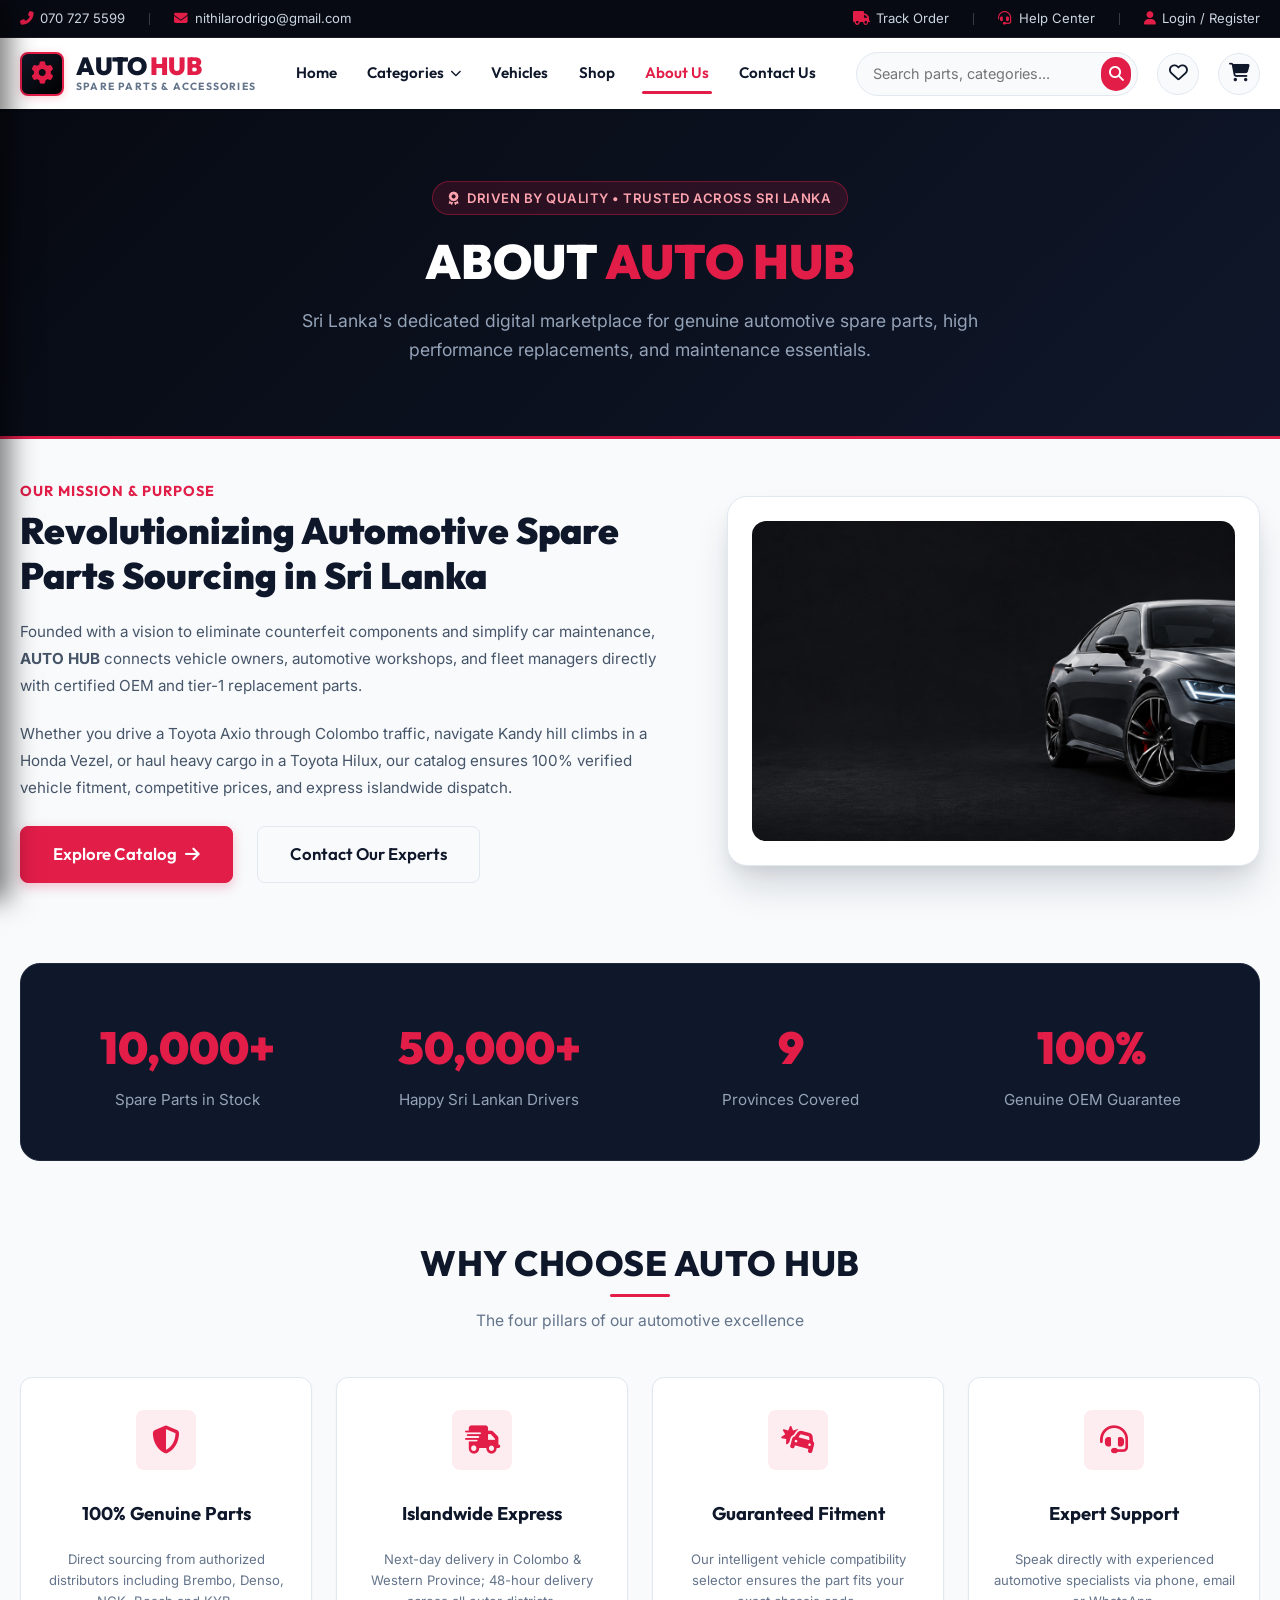
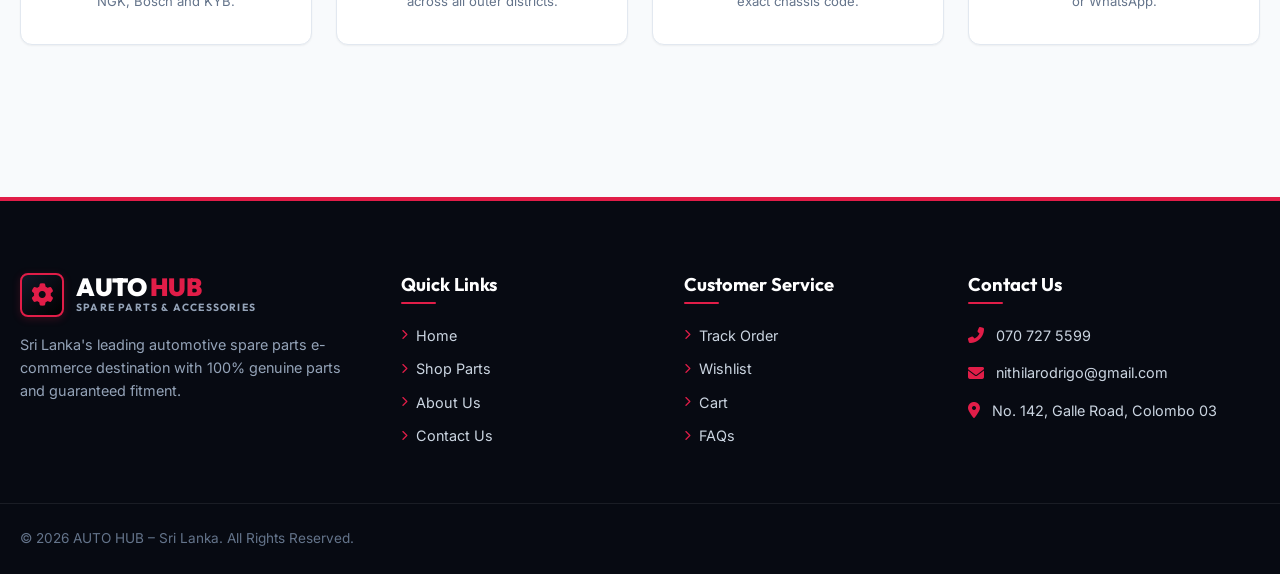
==== about.html @ f433ce72 "About" ====
<!DOCTYPE html>
<html lang="en">
<head>
  <meta charset="UTF-8">
  <meta name="viewport" content="width=device-width, initial-scale=1.0">
  <title>About Us | AUTO HUB – Sri Lanka's Leading Auto Spare Parts Store</title>
  <meta name="description" content="Learn about AUTO HUB – Sri Lanka's premier automotive spare parts supplier. Genuine OEM components, islandwide delivery, warranty-backed parts for Japanese, European and Korean vehicles.">

  <!-- Favicon -->
  <link rel="icon" type="image/x-icon" href="images/logo/logo.png">

  <!-- Google Fonts -->
  <link rel="preconnect" href="https://fonts.googleapis.com">
  <link rel="preconnect" href="https://fonts.gstatic.com" crossorigin>
  <link href="https://fonts.googleapis.com/css2?family=Inter:wght@300;400;500;600;700&family=Outfit:wght@400;500;600;700;800;900&display=swap" rel="stylesheet">

  <!-- Font Awesome Icons -->
  <link rel="stylesheet" href="https://cdnjs.cloudflare.com/ajax/libs/font-awesome/6.5.1/css/all.min.css">

  <!-- Custom Stylesheets -->
  <link rel="stylesheet" href="css/style.css">
  <link rel="stylesheet" href="css/responsive.css">
</head>
<body>

  <!-- Top Header -->
  <header class="top-header">
    <div class="container">
      <div class="top-header-left">
        <a href="tel:0707275599"><i class="fas fa-phone-alt"></i> 070 727 5599</a>
        <span class="top-header-divider"></span>
        <a href="mailto:nithilarodrigo@gmail.com"><i class="fas fa-envelope"></i> nithilarodrigo@gmail.com</a>
      </div>
      <div class="top-header-right">
        <a href="track-order.html"><i class="fas fa-truck"></i> Track Order</a>
        <span class="top-header-divider"></span>
        <a href="contact.html"><i class="fas fa-headset"></i> Help Center</a>
        <span class="top-header-divider"></span>
        <a href="login.html"><i class="fas fa-user"></i> Login / Register</a>
      </div>
    </div>
  </header>

  <!-- Main Navbar -->
  <nav class="main-navbar">
    <div class="container">
      <div class="navbar-inner">
        <button class="mobile-menu-btn" aria-label="Toggle navigation menu">
          <i class="fas fa-bars"></i>
        </button>

        <a href="index.html" class="brand-logo">
          <div class="brand-icon"><i class="fas fa-cog"></i></div>
          <div class="brand-text">
            <span class="brand-title">AUTO <span>HUB</span></span>
            <span class="brand-subtitle">SPARE PARTS &amp; ACCESSORIES</span>
          </div>
        </a>

        <ul class="nav-menu">
          <li class="nav-item"><a href="index.html" class="nav-link">Home</a></li>
          <li class="nav-item">
            <a href="shop.html" class="nav-link">Categories <i class="fas fa-chevron-down"></i></a>
            <div class="dropdown-menu">
              <a href="category.html?id=body-parts" class="dropdown-item"><i class="fas fa-car-side"></i> Body Parts</a>
              <a href="category.html?id=brake-system" class="dropdown-item"><i class="fas fa-compact-disc"></i> Brake System</a>
              <a href="category.html?id=cooling-system" class="dropdown-item"><i class="fas fa-fan"></i> Cooling System</a>
              <a href="category.html?id=electrical" class="dropdown-item"><i class="fas fa-bolt"></i> Electrical</a>
              <a href="category.html?id=engine-parts" class="dropdown-item"><i class="fas fa-cogs"></i> Engine Parts</a>
              <a href="category.html?id=filters" class="dropdown-item"><i class="fas fa-filter"></i> Filters</a>
            </div>
          </li>
          <li class="nav-item"><a href="shop.html" class="nav-link">Vehicles</a></li>
          <li class="nav-item"><a href="shop.html" class="nav-link">Shop</a></li>
          <li class="nav-item"><a href="about.html" class="nav-link active">About Us</a></li>
          <li class="nav-item"><a href="contact.html" class="nav-link">Contact Us</a></li>
        </ul>

        <div class="navbar-actions">
          <div class="search-wrapper">
            <form class="search-form">
              <input type="text" class="search-input" placeholder="Search parts, categories..." autocomplete="off">
              <button type="submit" class="search-btn"><i class="fas fa-search"></i></button>
            </form>
          </div>

          <a href="wishlist.html" class="nav-icon-link" title="My Wishlist">
            <i class="far fa-heart"></i>
            <span class="badge-count wishlist-badge-count" style="display: none;">0</span>
          </a>

          <a href="cart.html" class="nav-icon-link" title="Shopping Cart">
            <i class="fas fa-shopping-cart"></i>
            <span class="badge-count cart-badge-count" style="display: none;">0</span>
          </a>
        </div>
      </div>
    </div>
  </nav>

  <!-- About Banner -->
  <section style="background: linear-gradient(135deg, #070a12 0%, #0f172a 100%); color: white; padding: 4.5rem 0; border-bottom: 3px solid var(--primary-red); text-align: center;">
    <div class="container">
      <div class="hero-badge-pill" style="margin: 0 auto 1rem;">
        <i class="fas fa-award"></i> Driven by Quality &bull; Trusted Across Sri Lanka
      </div>
      <h1 style="font-size: 3rem; font-weight: 900; color: white; margin-bottom: 1rem;">
        ABOUT <span class="text-red">AUTO HUB</span>
      </h1>
      <p style="font-size: 1.1rem; color: #94a3b8; max-width: 680px; margin: 0 auto; line-height: 1.6;">
        Sri Lanka's dedicated digital marketplace for genuine automotive spare parts, high performance replacements, and maintenance essentials.
      </p>
    </div>
  </section>

  <!-- Company Overview & Story -->
  <main class="shop-page-wrap">
    <div class="container">
      
      <div style="display: grid; grid-template-columns: 1.1fr 0.9fr; gap: 3.5rem; align-items: center; margin-bottom: 5rem;">
        <div>
          <span style="font-family: var(--font-heading); color: var(--primary-red); font-weight: 700; font-size: 0.9rem; text-transform: uppercase; letter-spacing: 1px;">Our Mission &amp; Purpose</span>
          <h2 style="font-size: 2.3rem; font-weight: 900; color: var(--text-main); line-height: 1.2; margin-top: 0.4rem; margin-bottom: 1.25rem;">
            Revolutionizing Automotive Spare Parts Sourcing in Sri Lanka
          </h2>
          <p style="line-height: 1.8; color: #475569; margin-bottom: 1.25rem;">
            Founded with a vision to eliminate counterfeit components and simplify car maintenance, <strong>AUTO HUB</strong> connects vehicle owners, automotive workshops, and fleet managers directly with certified OEM and tier-1 replacement parts.
          </p>
          <p style="line-height: 1.8; color: #475569; margin-bottom: 1.5rem;">
            Whether you drive a Toyota Axio through Colombo traffic, navigate Kandy hill climbs in a Honda Vezel, or haul heavy cargo in a Toyota Hilux, our catalog ensures 100% verified vehicle fitment, competitive prices, and express islandwide dispatch.
          </p>
          <div style="display: flex; gap: 1.5rem;">
            <a href="shop.html" class="btn btn-primary btn-lg">Explore Catalog <i class="fas fa-arrow-right"></i></a>
            <a href="contact.html" class="btn btn-outline-dark btn-lg">Contact Our Experts</a>
          </div>
        </div>

        <div style="background: white; border: 1px solid var(--border-color); border-radius: 20px; padding: 1.5rem; box-shadow: var(--shadow-xl);">
          <img src="images/hero/hero.jpg" alt="AUTO HUB Warehouse" style="border-radius: 14px; width: 100%; height: 320px; object-fit: cover;">
        </div>
      </div>

      <!-- Key Statistics Strip -->
      <div style="background: var(--dark-surface); border-radius: 20px; padding: 3rem 2rem; color: white; margin-bottom: 5rem; border: 1px solid #1e293b;">
        <div style="display: grid; grid-template-columns: repeat(4, 1fr); gap: 2rem; text-align: center;">
          <div>
            <div style="font-family: var(--font-heading); font-size: 2.8rem; font-weight: 900; color: var(--primary-red);">10,000+</div>
            <div style="color: #94a3b8; font-size: 0.95rem; margin-top: 0.25rem;">Spare Parts in Stock</div>
          </div>
          <div>
            <div style="font-family: var(--font-heading); font-size: 2.8rem; font-weight: 900; color: var(--primary-red);">50,000+</div>
            <div style="color: #94a3b8; font-size: 0.95rem; margin-top: 0.25rem;">Happy Sri Lankan Drivers</div>
          </div>
          <div>
            <div style="font-family: var(--font-heading); font-size: 2.8rem; font-weight: 900; color: var(--primary-red);">9</div>
            <div style="color: #94a3b8; font-size: 0.95rem; margin-top: 0.25rem;">Provinces Covered</div>
          </div>
          <div>
            <div style="font-family: var(--font-heading); font-size: 2.8rem; font-weight: 900; color: var(--primary-red);">100%</div>
            <div style="color: #94a3b8; font-size: 0.95rem; margin-top: 0.25rem;">Genuine OEM Guarantee</div>
          </div>
        </div>
      </div>

      <!-- Why Choose Us Pillars -->
      <div class="section-title-wrap">
        <h2 class="section-title">WHY CHOOSE AUTO HUB</h2>
        <p class="section-subtitle">The four pillars of our automotive excellence</p>
      </div>

      <div style="display: grid; grid-template-columns: repeat(4, 1fr); gap: 1.5rem; margin-bottom: 5rem;">
        <div class="feature-box" style="flex-direction: column; text-align: center; padding: 2rem 1.5rem;">
          <div class="feature-icon" style="margin: 0 auto 1rem; width: 60px; height: 60px; font-size: 1.75rem;">
            <i class="fas fa-shield-alt"></i>
          </div>
          <h3 class="feature-title" style="font-size: 1.15rem; margin-bottom: 0.5rem;">100% Genuine Parts</h3>
          <p class="feature-desc">Direct sourcing from authorized distributors including Brembo, Denso, NGK, Bosch and KYB.</p>
        </div>

        <div class="feature-box" style="flex-direction: column; text-align: center; padding: 2rem 1.5rem;">
          <div class="feature-icon" style="margin: 0 auto 1rem; width: 60px; height: 60px; font-size: 1.75rem;">
            <i class="fas fa-shipping-fast"></i>
          </div>
          <h3 class="feature-title" style="font-size: 1.15rem; margin-bottom: 0.5rem;">Islandwide Express</h3>
          <p class="feature-desc">Next-day delivery in Colombo &amp; Western Province; 48-hour delivery across all outer districts.</p>
        </div>

        <div class="feature-box" style="flex-direction: column; text-align: center; padding: 2rem 1.5rem;">
          <div class="feature-icon" style="margin: 0 auto 1rem; width: 60px; height: 60px; font-size: 1.75rem;">
            <i class="fas fa-car-crash"></i>
          </div>
          <h3 class="feature-title" style="font-size: 1.15rem; margin-bottom: 0.5rem;">Guaranteed Fitment</h3>
          <p class="feature-desc">Our intelligent vehicle compatibility selector ensures the part fits your exact chassis code.</p>
        </div>

        <div class="feature-box" style="flex-direction: column; text-align: center; padding: 2rem 1.5rem;">
          <div class="feature-icon" style="margin: 0 auto 1rem; width: 60px; height: 60px; font-size: 1.75rem;">
            <i class="fas fa-headset"></i>
          </div>
          <h3 class="feature-title" style="font-size: 1.15rem; margin-bottom: 0.5rem;">Expert Support</h3>
          <p class="feature-desc">Speak directly with experienced automotive specialists via phone, email or WhatsApp.</p>
        </div>
      </div>

    </div>
  </main>

  <!-- Footer -->
  <footer class="footer">
    <div class="container">
      <div class="footer-grid">
        <div class="footer-col">
          <a href="index.html" class="brand-logo" style="margin-bottom: 1rem;">
            <div class="brand-icon"><i class="fas fa-cog"></i></div>
            <div class="brand-text">
              <span class="brand-title" style="color: white;">AUTO <span>HUB</span></span>
              <span class="brand-subtitle" style="color: #94a3b8;">SPARE PARTS &amp; ACCESSORIES</span>
            </div>
          </a>
          <p class="footer-about-text">
            Sri Lanka's leading automotive spare parts e-commerce destination with 100% genuine parts and guaranteed fitment.
          </p>
        </div>
        <div class="footer-col">
          <h3>Quick Links</h3>
          <div class="footer-links">
            <a href="index.html"><i class="fas fa-chevron-right"></i> Home</a>
            <a href="shop.html"><i class="fas fa-chevron-right"></i> Shop Parts</a>
            <a href="about.html"><i class="fas fa-chevron-right"></i> About Us</a>
            <a href="contact.html"><i class="fas fa-chevron-right"></i> Contact Us</a>
          </div>
        </div>
        <div class="footer-col">
          <h3>Customer Service</h3>
          <div class="footer-links">
            <a href="track-order.html"><i class="fas fa-chevron-right"></i> Track Order</a>
            <a href="wishlist.html"><i class="fas fa-chevron-right"></i> Wishlist</a>
            <a href="cart.html"><i class="fas fa-chevron-right"></i> Cart</a>
            <a href="contact.html#faq"><i class="fas fa-chevron-right"></i> FAQs</a>
          </div>
        </div>
        <div class="footer-col">
          <h3>Contact Us</h3>
          <div class="footer-contact-list">
            <div class="footer-contact-item"><i class="fas fa-phone-alt"></i> <a href="tel:0707275599" style="color: inherit;">070 727 5599</a></div>
            <div class="footer-contact-item"><i class="fas fa-envelope"></i> <a href="mailto:nithilarodrigo@gmail.com" style="color: inherit;">nithilarodrigo@gmail.com</a></div>
            <div class="footer-contact-item"><i class="fas fa-map-marker-alt"></i> No. 142, Galle Road, Colombo 03</div>
          </div>
        </div>
      </div>
    </div>
    <div class="footer-bottom">
      <div class="container">
        <div>&copy; 2026 AUTO HUB – Sri Lanka. All Rights Reserved.</div>
      </div>
    </div>
  </footer>

  <!-- Mobile Drawer -->
  <div class="mobile-nav-overlay" id="mobile-nav-overlay"></div>
  <div class="mobile-nav-drawer" id="mobile-nav-drawer">
    <div class="drawer-header">
      <a href="index.html" class="brand-logo">
        <div class="brand-icon" style="width: 36px; height: 36px;"><i class="fas fa-cog"></i></div>
        <div class="brand-text"><span class="brand-title" style="color: white; font-size: 1.25rem;">AUTO <span>HUB</span></span></div>
      </a>
      <button class="drawer-close-btn" id="drawer-close-btn">&times;</button>
    </div>
    <div class="drawer-body">
      <div class="drawer-links">
        <a href="index.html" class="drawer-link">Home <i class="fas fa-chevron-right"></i></a>
        <a href="shop.html" class="drawer-link">Shop All Parts <i class="fas fa-chevron-right"></i></a>
        <a href="wishlist.html" class="drawer-link">Wishlist <span class="badge badge-discount wishlist-badge-count" style="display:none;">0</span></a>
        <a href="cart.html" class="drawer-link">Cart <span class="badge badge-discount cart-badge-count" style="display:none;">0</span></a>
        <a href="track-order.html" class="drawer-link">Track Order <i class="fas fa-chevron-right"></i></a>
        <a href="about.html" class="drawer-link active">About Us <i class="fas fa-chevron-right"></i></a>
        <a href="contact.html" class="drawer-link">Contact Us <i class="fas fa-chevron-right"></i></a>
      </div>
    </div>
  </div>

  <button class="back-to-top" id="back-to-top" aria-label="Back to top"><i class="fas fa-arrow-up"></i></button>

  <!-- Scripts -->
  <script src="js/data.js"></script>
  <script src="js/store.js"></script>
  <script src="js/script.js"></script>
</body>
</html>
---- css/style.css ----
/* ==========================================================================
   AUTO HUB – Spare Parts & Accessories
   Master Design System & Stylesheet
   ========================================================================== */

@import url('https://fonts.googleapis.com/css2?family=Inter:wght@300;400;500;600;700&family=Outfit:wght@400;500;600;700;800;900&display=swap');

:root {
  /* Brand Palette */
  --primary-red: #e11d48;
  --primary-red-hover: #be123c;
  --primary-red-dark: #9f1239;
  --primary-red-light: rgba(225, 29, 72, 0.08);
  --primary-red-glow: rgba(225, 29, 72, 0.35);

  /* Dark Automotive Tones */
  --dark-bg: #070a12;
  --dark-surface: #0f172a;
  --dark-card: #1e293b;
  --dark-border: #334155;
  --dark-text: #f8fafc;

  /* Neutral & Light Tones */
  --light-bg: #f8fafc;
  --light-surface: #ffffff;
  --light-card-bg: #ffffff;
  --border-color: #e2e8f0;
  --border-color-light: #f1f5f9;

  /* Text Colors */
  --text-main: #0f172a;
  --text-body: #334155;
  --text-muted: #64748b;
  --text-light: #94a3b8;
  --text-white: #ffffff;

  /* Accent & Status Colors */
  --accent-gold: #f59e0b;
  --status-success: #10b981;
  --status-warning: #f59e0b;
  --status-danger: #ef4444;
  --status-info: #3b82f6;

  /* Typography */
  --font-heading: 'Outfit', -apple-system, BlinkMacSystemFont, sans-serif;
  --font-body: 'Inter', -apple-system, BlinkMacSystemFont, sans-serif;

  /* Shadows */
  --shadow-xs: 0 1px 2px rgba(0, 0, 0, 0.05);
  --shadow-sm: 0 1px 3px rgba(0, 0, 0, 0.07), 0 1px 2px rgba(0, 0, 0, 0.04);
  --shadow-md: 0 4px 10px rgba(0, 0, 0, 0.07), 0 2px 4px rgba(0, 0, 0, 0.04);
  --shadow-lg: 0 12px 24px -4px rgba(15, 23, 42, 0.12), 0 4px 8px -2px rgba(15, 23, 42, 0.06);
  --shadow-xl: 0 24px 38px -6px rgba(15, 23, 42, 0.16), 0 8px 16px -4px rgba(15, 23, 42, 0.08);
  --shadow-red: 0 8px 20px rgba(225, 29, 72, 0.28);
  --shadow-dark: 0 20px 30px rgba(0, 0, 0, 0.45);

  /* Border Radii */
  --radius-xs: 4px;
  --radius-sm: 8px;
  --radius-md: 12px;
  --radius-lg: 18px;
  --radius-xl: 24px;
  --radius-full: 9999px;

  /* Transitions */
  --transition-fast: all 0.15s ease-in-out;
  --transition: all 0.25s cubic-bezier(0.4, 0, 0.2, 1);
  --transition-slow: all 0.4s cubic-bezier(0.4, 0, 0.2, 1);
}

/* ==========================================================================
   Reset & Base Styles
   ========================================================================== */
*, *::before, *::after {
  box-sizing: border-box;
  margin: 0;
  padding: 0;
}

html {
  font-size: 16px;
  scroll-behavior: smooth;
}

body {
  font-family: var(--font-body);
  font-size: 0.95rem;
  line-height: 1.6;
  color: var(--text-body);
  background-color: var(--light-bg);
  -webkit-font-smoothing: antialiased;
  -moz-osx-font-smoothing: grayscale;
  overflow-x: hidden;
}

h1, h2, h3, h4, h5, h6 {
  font-family: var(--font-heading);
  color: var(--text-main);
  font-weight: 700;
  line-height: 1.25;
}

a {
  color: var(--text-main);
  text-decoration: none;
  transition: var(--transition-fast);
}

a:hover {
  color: var(--primary-red);
}

img {
  max-width: 100%;
  height: auto;
  display: block;
}

button, input, select, textarea {
  font-family: inherit;
  font-size: inherit;
}

ul {
  list-style: none;
}

.container {
  width: 100%;
  max-width: 1280px;
  margin-left: auto;
  margin-right: auto;
  padding-left: 1.25rem;
  padding-right: 1.25rem;
}

/* Utility Classes */
.text-red { color: var(--primary-red) !important; }
.bg-red { background-color: var(--primary-red) !important; color: white !important; }
.bg-light-red { background-color: var(--primary-red-light) !important; color: var(--primary-red) !important; }
.text-muted { color: var(--text-muted) !important; }
.fw-semibold { font-weight: 600 !important; }
.fw-bold { font-weight: 700 !important; }
.fw-extrabold { font-weight: 800 !important; }

/* Section Header styling */
.section-title-wrap {
  text-align: center;
  margin-bottom: 2.75rem;
  position: relative;
  display: flex;
  flex-direction: column;
  align-items: center;
  justify-content: center;
}

.section-pill-tag {
  display: inline-flex;
  align-items: center;
  gap: 0.45rem;
  color: var(--primary-red);
  font-family: var(--font-heading);
  font-weight: 700;
  font-size: 0.85rem;
  text-transform: uppercase;
  letter-spacing: 1px;
  margin-bottom: 0.5rem;
  background: rgba(225, 29, 72, 0.08);
  padding: 0.25rem 0.85rem;
  border-radius: var(--radius-full);
  border: 1px solid rgba(225, 29, 72, 0.2);
}

.section-title {
  font-size: 2.2rem;
  font-weight: 800;
  text-transform: uppercase;
  letter-spacing: 0.5px;
  color: var(--text-main);
  position: relative;
  display: inline-block;
  padding-bottom: 0.75rem;
  margin: 0;
  line-height: 1.25;
}

.section-title::after {
  content: '';
  position: absolute;
  bottom: 0;
  left: 50%;
  transform: translateX(-50%);
  width: 60px;
  height: 3.5px;
  background-color: var(--primary-red);
  border-radius: var(--radius-full);
}

.section-subtitle {
  font-size: 0.98rem;
  color: var(--text-muted);
  margin-top: 0.75rem;
  max-width: 620px;
  line-height: 1.5;
}

/* Buttons */
.btn {
  display: inline-flex;
  align-items: center;
  justify-content: center;
  gap: 0.5rem;
  font-family: var(--font-heading);
  font-weight: 600;
  font-size: 0.95rem;
  padding: 0.75rem 1.5rem;
  border-radius: var(--radius-sm);
  border: 1px solid transparent;
  cursor: pointer;
  transition: var(--transition);
  text-align: center;
  white-space: nowrap;
}

.btn-primary {
  background-color: var(--primary-red);
  color: var(--text-white);
  border-color: var(--primary-red);
  box-shadow: 0 4px 12px rgba(225, 29, 72, 0.25);
}

.btn-primary:hover {
  background-color: var(--primary-red-hover);
  border-color: var(--primary-red-hover);
  color: var(--text-white);
  transform: translateY(-2px);
  box-shadow: var(--shadow-red);
}

.btn-secondary {
  background-color: var(--dark-surface);
  color: var(--text-white);
  border-color: var(--dark-surface);
}

.btn-secondary:hover {
  background-color: var(--dark-card);
  color: var(--text-white);
  transform: translateY(-2px);
}

.btn-outline-red {
  background-color: transparent;
  color: var(--primary-red);
  border-color: var(--primary-red);
}

.btn-outline-red:hover {
  background-color: var(--primary-red);
  color: var(--text-white);
}

.btn-outline-dark {
  background-color: transparent;
  color: var(--text-main);
  border-color: var(--border-color);
}

.btn-outline-dark:hover {
  background-color: var(--dark-surface);
  color: var(--text-white);
  border-color: var(--dark-surface);
}

.btn-sm {
  padding: 0.45rem 0.9rem;
  font-size: 0.85rem;
}

.btn-lg {
  padding: 0.9rem 2rem;
  font-size: 1.05rem;
}

.btn-block {
  width: 100%;
}

/* Badges */
.badge {
  display: inline-flex;
  align-items: center;
  gap: 0.25rem;
  padding: 0.25rem 0.6rem;
  font-size: 0.75rem;
  font-weight: 700;
  border-radius: var(--radius-xs);
  text-transform: uppercase;
  letter-spacing: 0.5px;
}

.badge-discount {
  background-color: var(--primary-red);
  color: white;
}

.badge-instock {
  background-color: rgba(16, 185, 129, 0.12);
  color: #059669;
}

.badge-outstock {
  background-color: rgba(239, 68, 68, 0.12);
  color: #dc2626;
}

.badge-bestseller {
  background-color: #fef3c7;
  color: #b45309;
}

.badge-fitment {
  background-color: #e0f2fe;
  color: #0369a1;
  font-size: 0.75rem;
  padding: 0.2rem 0.5rem;
  border-radius: var(--radius-xs);
  font-weight: 500;
}

/* ==========================================================================
   Top Header Bar
   ========================================================================== */
.top-header {
  background-color: var(--dark-bg);
  color: var(--text-light);
  font-size: 0.82rem;
  padding: 0.5rem 0;
  border-bottom: 1px solid rgba(255, 255, 255, 0.08);
}

.top-header .container {
  display: flex;
  justify-content: space-between;
  align-items: center;
}

.top-header-left, .top-header-right {
  display: flex;
  align-items: center;
  gap: 1.5rem;
}

.top-header a {
  color: #cbd5e1;
  display: inline-flex;
  align-items: center;
  gap: 0.4rem;
  transition: var(--transition-fast);
}

.top-header a:hover {
  color: #ffffff;
}

.top-header a i {
  color: var(--primary-red);
  font-size: 0.85rem;
}

.top-header-divider {
  display: inline-block;
  width: 1px;
  height: 12px;
  background-color: rgba(255, 255, 255, 0.2);
}

/* ==========================================================================
   Main Navigation Bar
   ========================================================================== */
.main-navbar {
  background-color: var(--light-surface);
  box-shadow: var(--shadow-sm);
  position: sticky;
  top: 0;
  z-index: 1000;
  transition: var(--transition);
}

.navbar-inner {
  display: flex;
  align-items: center;
  justify-content: space-between;
  padding: 0.85rem 0;
  gap: 1.5rem;
}

/* Brand Logo */
.brand-logo {
  display: flex;
  align-items: center;
  gap: 0.75rem;
  text-decoration: none;
  min-width: max-content;
}

.brand-icon {
  width: 44px;
  height: 44px;
  background: linear-gradient(135deg, #111827 0%, #000000 100%);
  border: 2px solid var(--primary-red);
  border-radius: var(--radius-sm);
  display: flex;
  align-items: center;
  justify-content: center;
  color: var(--primary-red);
  font-size: 1.4rem;
  box-shadow: 0 2px 8px rgba(225, 29, 72, 0.2);
}

.brand-text {
  display: flex;
  flex-direction: column;
}

.brand-title {
  font-family: var(--font-heading);
  font-size: 1.55rem;
  font-weight: 900;
  letter-spacing: -0.5px;
  line-height: 1.1;
  color: var(--text-main);
}

.brand-title span {
  color: var(--primary-red);
}

.brand-subtitle {
  font-family: var(--font-heading);
  font-size: 0.65rem;
  font-weight: 700;
  letter-spacing: 1.2px;
  color: var(--text-muted);
  text-transform: uppercase;
}

/* Nav Menu */
.nav-menu {
  display: flex;
  align-items: center;
  gap: 1.5rem;
  margin: 0;
  padding: 0;
}

.nav-item {
  position: relative;
}

.nav-link {
  font-family: var(--font-heading);
  font-weight: 600;
  font-size: 0.95rem;
  color: var(--text-main);
  padding: 0.5rem 0.2rem;
  display: flex;
  align-items: center;
  gap: 0.35rem;
  position: relative;
}

.nav-link:hover, .nav-link.active {
  color: var(--primary-red);
}

.nav-link.active::after {
  content: '';
  position: absolute;
  bottom: 0;
  left: 0;
  width: 100%;
  height: 2.5px;
  background-color: var(--primary-red);
  border-radius: var(--radius-full);
}

.nav-link i.fa-chevron-down {
  font-size: 0.7rem;
  transition: transform 0.2s ease;
}

.nav-item:hover .nav-link i.fa-chevron-down {
  transform: rotate(180deg);
}

/* Dropdown Menu */
.dropdown-menu {
  position: absolute;
  top: 100%;
  left: 0;
  min-width: 240px;
  background-color: var(--light-surface);
  border-radius: var(--radius-md);
  box-shadow: var(--shadow-xl);
  border: 1px solid var(--border-color);
  padding: 0.5rem 0;
  opacity: 0;
  visibility: hidden;
  transform: translateY(10px);
  transition: var(--transition);
  z-index: 1050;
}

.nav-item:hover .dropdown-menu {
  opacity: 1;
  visibility: visible;
  transform: translateY(0);
}

.dropdown-item {
  display: flex;
  align-items: center;
  gap: 0.75rem;
  padding: 0.65rem 1.25rem;
  font-size: 0.9rem;
  font-weight: 500;
  color: var(--text-body);
}

.dropdown-item i {
  color: var(--primary-red);
  font-size: 0.95rem;
  width: 18px;
  text-align: center;
}

.dropdown-item:hover {
  background-color: var(--primary-red-light);
  color: var(--primary-red);
  padding-left: 1.5rem;
}

/* Navbar Right Actions */
.navbar-actions {
  display: flex;
  align-items: center;
  gap: 1.2rem;
}

/* Search Bar */
.search-wrapper {
  position: relative;
  min-width: 280px;
  max-width: 380px;
  flex: 1;
}

.search-form {
  display: flex;
  align-items: center;
  background-color: var(--light-bg);
  border: 1.5px solid var(--border-color);
  border-radius: var(--radius-full);
  padding: 0.25rem 0.35rem 0.25rem 1rem;
  transition: var(--transition-fast);
}

.search-form:focus-within {
  border-color: var(--primary-red);
  box-shadow: 0 0 0 3px rgba(225, 29, 72, 0.12);
  background-color: #ffffff;
}

.search-input {
  border: none;
  background: transparent;
  outline: none;
  width: 100%;
  font-size: 0.9rem;
  color: var(--text-main);
}

.search-btn {
  background-color: var(--primary-red);
  color: white;
  border: none;
  width: 34px;
  height: 34px;
  border-radius: var(--radius-full);
  display: flex;
  align-items: center;
  justify-content: center;
  cursor: pointer;
  transition: var(--transition-fast);
}

.search-btn:hover {
  background-color: var(--primary-red-hover);
  transform: scale(1.05);
}

/* Live Search Suggestions Dropdown */
.search-suggestions {
  position: absolute;
  top: calc(100% + 8px);
  left: 0;
  right: 0;
  background: white;
  border: 1px solid var(--border-color);
  border-radius: var(--radius-md);
  box-shadow: var(--shadow-xl);
  max-height: 380px;
  overflow-y: auto;
  display: none;
  z-index: 1060;
}

.search-suggestions.show {
  display: block;
}

.suggestion-item {
  display: flex;
  align-items: center;
  gap: 0.75rem;
  padding: 0.7rem 1rem;
  border-bottom: 1px solid var(--border-color-light);
  cursor: pointer;
  transition: var(--transition-fast);
}

.suggestion-item:last-child {
  border-bottom: none;
}

.suggestion-item:hover {
  background-color: var(--primary-red-light);
}

.suggestion-img {
  width: 40px;
  height: 40px;
  border-radius: var(--radius-xs);
  object-fit: cover;
  border: 1px solid var(--border-color);
}

.suggestion-details {
  flex: 1;
  min-width: 0;
}

.suggestion-title {
  font-size: 0.85rem;
  font-weight: 600;
  color: var(--text-main);
  white-space: nowrap;
  overflow: hidden;
  text-overflow: ellipsis;
}

.suggestion-price {
  font-size: 0.8rem;
  color: var(--primary-red);
  font-weight: 700;
}

/* Nav Icons (Wishlist, Cart) */
.nav-icon-link {
  position: relative;
  display: flex;
  align-items: center;
  justify-content: center;
  width: 42px;
  height: 42px;
  border-radius: var(--radius-full);
  background-color: var(--light-bg);
  border: 1px solid var(--border-color);
  color: var(--text-main);
  font-size: 1.15rem;
  transition: var(--transition-fast);
}

.nav-icon-link:hover {
  background-color: var(--primary-red-light);
  color: var(--primary-red);
  border-color: var(--primary-red);
  transform: translateY(-2px);
}

.badge-count {
  position: absolute;
  top: -4px;
  right: -4px;
  background-color: var(--primary-red);
  color: white;
  font-size: 0.7rem;
  font-weight: 700;
  width: 20px;
  height: 20px;
  border-radius: var(--radius-full);
  display: inline-flex;
  align-items: center;
  justify-content: center;
  border: 2px solid white;
}

/* Hamburger button */
.mobile-menu-btn {
  display: none;
  background: none;
  border: none;
  font-size: 1.5rem;
  color: var(--text-main);
  cursor: pointer;
  padding: 0.25rem;
}

/* ==========================================================================
   Hero Section (Dark Automotive Visual Theme)
   ========================================================================== */
.hero-section {
  position: relative;
  background: linear-gradient(135deg, #070a12 0%, #0f172a 50%, #090d16 100%);
  color: var(--text-white);
  padding: 4rem 0 3rem;
  overflow: hidden;
  border-bottom: 3px solid var(--primary-red);
}

/* Background diagonal accent shapes */
.hero-section::before {
  content: '';
  position: absolute;
  top: -50%;
  right: -10%;
  width: 70%;
  height: 200%;
  background: linear-gradient(135deg, rgba(225, 29, 72, 0.08) 0%, rgba(225, 29, 72, 0) 70%);
  transform: rotate(-15deg);
  pointer-events: none;
}

.hero-section::after {
  content: '';
  position: absolute;
  bottom: 0;
  left: 0;
  width: 100%;
  height: 1px;
  background: linear-gradient(90deg, transparent, var(--primary-red), transparent);
}

.hero-grid {
  display: grid;
  grid-template-columns: 1.15fr 0.85fr;
  align-items: center;
  gap: 3rem;
  position: relative;
  z-index: 2;
}

.hero-content {
  display: flex;
  flex-direction: column;
  gap: 1.25rem;
}

.hero-badge-pill {
  display: inline-flex;
  align-items: center;
  gap: 0.5rem;
  background: rgba(225, 29, 72, 0.15);
  border: 1px solid rgba(225, 29, 72, 0.4);
  color: #fda4af;
  padding: 0.35rem 1rem;
  border-radius: var(--radius-full);
  font-size: 0.82rem;
  font-weight: 600;
  letter-spacing: 0.5px;
  width: max-content;
  text-transform: uppercase;
}

.hero-title {
  font-size: 3.2rem;
  font-weight: 900;
  line-height: 1.1;
  letter-spacing: -1px;
  color: #ffffff;
}

.hero-title .text-red {
  color: var(--primary-red);
  text-shadow: 0 0 25px rgba(225, 29, 72, 0.4);
}

.hero-description {
  font-size: 1.05rem;
  color: #94a3b8;
  max-width: 540px;
  line-height: 1.6;
}

/* Vehicle Compatibility Selector Box */
.vehicle-selector-box {
  background: rgba(30, 41, 59, 0.75);
  backdrop-filter: blur(12px);
  -webkit-backdrop-filter: blur(12px);
  border: 1px solid rgba(255, 255, 255, 0.12);
  border-radius: var(--radius-lg);
  padding: 1.5rem;
  box-shadow: 0 16px 32px rgba(0, 0, 0, 0.4);
  margin-top: 0.5rem;
}

.selector-header {
  display: flex;
  align-items: center;
  gap: 0.5rem;
  font-family: var(--font-heading);
  font-size: 1rem;
  font-weight: 700;
  color: #ffffff;
  margin-bottom: 1rem;
  text-transform: uppercase;
  letter-spacing: 0.5px;
}

.selector-header i {
  color: var(--primary-red);
}

.selector-form {
  display: grid;
  grid-template-columns: 1fr 1fr 1fr auto;
  gap: 0.75rem;
  align-items: center;
}

.select-group {
  position: relative;
}

.select-group i {
  position: absolute;
  left: 1rem;
  top: 50%;
  transform: translateY(-50%);
  color: var(--primary-red);
  font-size: 0.9rem;
  pointer-events: none;
}

.form-select-custom {
  width: 100%;
  background-color: #0f172a;
  border: 1px solid #334155;
  border-radius: var(--radius-sm);
  color: #ffffff;
  padding: 0.8rem 1rem 0.8rem 2.5rem;
  font-size: 0.9rem;
  font-weight: 500;
  outline: none;
  cursor: pointer;
  transition: var(--transition-fast);
  appearance: none;
  -webkit-appearance: none;
  background-image: url("data:image/svg+xml,%3Csvg xmlns='http://www.w3.org/2000/svg' fill='none' viewBox='0 0 24 24' stroke='%2394a3b8'%3E%3Cpath stroke-linecap='round' stroke-linejoin='round' stroke-width='2' d='M19 9l-7 7-7-7'%3E%3C/path%3E%3C/svg%3E");
  background-repeat: no-repeat;
  background-position: right 0.75rem center;
  background-size: 16px;
}

.form-select-custom:focus {
  border-color: var(--primary-red);
  box-shadow: 0 0 0 3px rgba(225, 29, 72, 0.25);
}

.form-select-custom option {
  background-color: #0f172a;
  color: #ffffff;
}

.btn-find-parts {
  padding: 0.8rem 1.75rem;
  font-size: 0.95rem;
  white-space: nowrap;
}

/* Hero Image Column */
.hero-visual {
  position: relative;
  display: flex;
  justify-content: center;
  align-items: center;
}

.hero-main-img-wrapper {
  position: relative;
  width: 100%;
  max-width: 520px;
  border-radius: var(--radius-lg);
  overflow: hidden;
  box-shadow: var(--shadow-dark);
  border: 2px solid rgba(255, 255, 255, 0.1);
}

.hero-main-img {
  width: 100%;
  height: 380px;
  object-fit: cover;
  transition: transform 0.6s ease;
}

.hero-main-img-wrapper:hover .hero-main-img {
  transform: scale(1.03);
}

/* Floating Badges on Hero */
.hero-float-badge {
  position: absolute;
  background: rgba(15, 23, 42, 0.85);
  backdrop-filter: blur(8px);
  border: 1px solid rgba(255, 255, 255, 0.15);
  border-radius: var(--radius-md);
  padding: 0.75rem 1rem;
  display: flex;
  align-items: center;
  gap: 0.75rem;
  box-shadow: 0 10px 25px rgba(0, 0, 0, 0.5);
  animation: floatAnim 4s ease-in-out infinite alternate;
}

.hero-badge-1 {
  top: 10%;
  left: -20px;
}

.hero-badge-2 {
  bottom: 8%;
  right: -15px;
  animation-delay: 2s;
}

.float-badge-icon {
  width: 36px;
  height: 36px;
  border-radius: var(--radius-sm);
  background-color: var(--primary-red);
  color: white;
  display: flex;
  align-items: center;
  justify-content: center;
  font-size: 1.1rem;
}

.float-badge-text {
  display: flex;
  flex-direction: column;
}

.float-badge-title {
  font-weight: 700;
  font-size: 0.85rem;
  color: #ffffff;
}

.float-badge-sub {
  font-size: 0.75rem;
  color: #94a3b8;
}

@keyframes floatAnim {
  0% { transform: translateY(0); }
  100% { transform: translateY(-8px); }
}

/* Hero Benefits Bar (Bottom of Hero) */
.hero-benefits {
  margin-top: 3rem;
  padding-top: 2rem;
  border-top: 1px solid rgba(255, 255, 255, 0.1);
  display: grid;
  grid-template-columns: repeat(3, 1fr);
  gap: 2rem;
}

.benefit-item {
  display: flex;
  align-items: center;
  gap: 1.25rem;
}

.benefit-icon {
  width: 50px;
  height: 50px;
  border-radius: var(--radius-md);
  background: rgba(225, 29, 72, 0.12);
  border: 1.5px solid rgba(225, 29, 72, 0.4);
  color: var(--primary-red);
  display: flex;
  align-items: center;
  justify-content: center;
  font-size: 1.35rem;
  flex-shrink: 0;
  transition: var(--transition);
}

.benefit-item:hover .benefit-icon {
  background-color: var(--primary-red);
  color: white;
  transform: scale(1.08);
}

.benefit-title {
  font-size: 1.05rem;
  font-weight: 700;
  color: #ffffff;
  margin-bottom: 0.2rem;
}

.benefit-sub {
  font-size: 0.85rem;
  color: #94a3b8;
}

/* ==========================================================================
   Shop by Category Section
   ========================================================================== */
.categories-section {
  padding: 4.5rem 0;
  background-color: #ffffff;
}

.category-grid,
.categories-grid {
  display: grid;
  grid-template-columns: repeat(3, 1fr);
  gap: 1.75rem;
}

.category-card {
  background-color: #ffffff;
  border: 1px solid var(--border-color);
  border-radius: var(--radius-lg);
  overflow: hidden;
  box-shadow: var(--shadow-sm);
  transition: var(--transition);
  display: flex;
  flex-direction: column;
  position: relative;
  text-decoration: none;
  width: 100%;
  box-sizing: border-box;
}

.category-card:hover {
  transform: translateY(-6px);
  box-shadow: var(--shadow-lg);
  border-color: rgba(225, 29, 72, 0.35);
}

.category-img-box {
  width: 100%;
  height: 190px;
  overflow: hidden;
  position: relative;
  background-color: var(--light-bg);
}

.category-img-box img,
.category-img {
  width: 100%;
  height: 100%;
  object-fit: cover;
  display: block;
  transition: transform 0.5s ease;
}

.category-card:hover .category-img-box img,
.category-card:hover .category-img {
  transform: scale(1.08);
}

.category-overlay {
  position: absolute;
  inset: 0;
  background: linear-gradient(180deg, transparent 50%, rgba(15, 23, 42, 0.4) 100%);
  pointer-events: none;
}

.category-card-body,
.category-content {
  padding: 1.35rem 1.5rem 1.5rem;
  display: flex;
  flex-direction: column;
  flex: 1;
  box-sizing: border-box;
  width: 100%;
}

.category-icon {
  width: 44px;
  height: 44px;
  border-radius: var(--radius-sm);
  background-color: rgba(225, 29, 72, 0.08);
  color: var(--primary-red);
  display: flex;
  align-items: center;
  justify-content: center;
  margin-bottom: 0.75rem;
  transition: all 0.25s ease;
}

.category-icon i {
  color: var(--primary-red);
  font-size: 20px;
  transition: transform 0.25s ease;
}

.category-card:hover .category-icon {
  background-color: var(--primary-red);
  color: #ffffff;
  transform: scale(1.05);
}

.category-card:hover .category-icon i {
  color: #ffffff;
}

.category-card-title,
.category-title {
  font-family: var(--font-heading);
  font-size: 1.3rem;
  font-weight: 700;
  color: var(--text-main);
  margin: 0 0 0.45rem 0;
  line-height: 1.25;
  transition: color 0.2s ease;
}

.category-card:hover .category-card-title,
.category-card:hover .category-title {
  color: var(--primary-red);
}

.category-card-desc,
.category-tagline,
.category-description {
  font-size: 0.88rem;
  line-height: 1.55;
  color: var(--text-muted);
  margin: 0 0 1.25rem 0;
  flex: 1;
  display: -webkit-box;
  -webkit-line-clamp: 3;
  -webkit-box-orient: vertical;
  overflow: hidden;
  text-overflow: ellipsis;
  max-width: 100%;
  word-wrap: break-word;
}

.category-link-text,
.category-explore-btn,
.category-explore {
  font-family: var(--font-heading);
  font-weight: 700;
  font-size: 0.92rem;
  color: var(--primary-red);
  display: inline-flex;
  align-items: center;
  gap: 0.5rem;
  margin-top: auto;
  text-decoration: none;
  transition: all 0.2s ease;
}

.category-link-text i,
.category-explore-btn i,
.category-explore i,
.category-link-text .arrow,
.category-explore-btn .arrow,
.category-explore .arrow {
  font-size: 0.85rem;
  transition: transform 0.2s ease;
}

.category-card:hover .category-link-text,
.category-card:hover .category-explore-btn,
.category-card:hover .category-explore {
  color: var(--primary-red-hover);
}

.category-card:hover .category-link-text i,
.category-card:hover .category-explore-btn i,
.category-card:hover .category-explore i,
.category-card:hover .category-link-text .arrow,
.category-card:hover .category-explore-btn .arrow,
.category-card:hover .category-explore .arrow {
  transform: translateX(4px);
}

/* ==========================================================================
   Service Features Section (4 Columns)
   ========================================================================== */
.service-features-section {
  padding: 3rem 0;
  background-color: #f1f5f9;
  border-top: 1px solid var(--border-color);
  border-bottom: 1px solid var(--border-color);
}

.features-grid {
  display: grid;
  grid-template-columns: repeat(4, 1fr);
  gap: 1.5rem;
}

.feature-box {
  display: flex;
  align-items: center;
  gap: 1rem;
  background: white;
  padding: 1.25rem 1.5rem;
  border-radius: var(--radius-md);
  border: 1px solid var(--border-color);
  box-shadow: var(--shadow-xs);
  transition: var(--transition);
}

.feature-box:hover {
  transform: translateY(-3px);
  box-shadow: var(--shadow-md);
  border-color: rgba(225, 29, 72, 0.3);
}

.feature-icon {
  width: 48px;
  height: 48px;
  border-radius: var(--radius-sm);
  background-color: var(--primary-red-light);
  color: var(--primary-red);
  display: flex;
  align-items: center;
  justify-content: center;
  font-size: 1.35rem;
  flex-shrink: 0;
  transition: var(--transition);
}

.feature-box:hover .feature-icon {
  background-color: var(--primary-red);
  color: white;
}

.feature-title {
  font-size: 1rem;
  font-weight: 700;
  color: var(--text-main);
  margin-bottom: 0.15rem;
}

.feature-desc {
  font-size: 0.82rem;
  color: var(--text-muted);
}

/* ==========================================================================
   Featured Products Section
   ========================================================================== */
.products-section {
  padding: 4.5rem 0;
  background-color: var(--light-bg);
}

/* Product Tabs */
.product-tabs {
  display: flex;
  justify-content: center;
  gap: 0.75rem;
  margin-bottom: 2.5rem;
  flex-wrap: wrap;
}

.tab-btn {
  background-color: #ffffff;
  border: 1px solid var(--border-color);
  color: var(--text-body);
  padding: 0.5rem 1.25rem;
  border-radius: var(--radius-full);
  font-family: var(--font-heading);
  font-weight: 600;
  font-size: 0.9rem;
  cursor: pointer;
  transition: var(--transition-fast);
}

.tab-btn:hover, .tab-btn.active {
  background-color: var(--primary-red);
  color: white;
  border-color: var(--primary-red);
  box-shadow: 0 4px 10px rgba(225, 29, 72, 0.25);
}

/* Product Grid */
.products-grid {
  display: grid;
  grid-template-columns: repeat(4, 1fr);
  gap: 1.5rem;
}

/* Product Card */
.product-card {
  background-color: #ffffff;
  border: 1px solid var(--border-color);
  border-radius: var(--radius-lg);
  overflow: hidden;
  box-shadow: var(--shadow-sm);
  transition: var(--transition);
  display: flex;
  flex-direction: column;
  position: relative;
}

.product-card:hover {
  transform: translateY(-6px);
  box-shadow: var(--shadow-lg);
  border-color: rgba(225, 29, 72, 0.3);
}

.product-card-top {
  position: relative;
  background-color: #f8fafc;
  height: 210px;
  display: flex;
  align-items: center;
  justify-content: center;
  overflow: hidden;
  padding: 1rem;
}

.product-card-img {
  max-width: 85%;
  max-height: 85%;
  object-fit: contain;
  transition: transform 0.4s ease;
}

.product-card:hover .product-card-img {
  transform: scale(1.08);
}

/* Badges floating on card */
.product-badge-group {
  position: absolute;
  top: 10px;
  left: 10px;
  display: flex;
  flex-direction: column;
  gap: 0.35rem;
  z-index: 2;
}

/* Wishlist Button */
.btn-wishlist {
  position: absolute;
  top: 10px;
  right: 10px;
  width: 34px;
  height: 34px;
  border-radius: var(--radius-full);
  background-color: white;
  border: 1px solid var(--border-color);
  color: var(--text-muted);
  display: flex;
  align-items: center;
  justify-content: center;
  cursor: pointer;
  transition: var(--transition-fast);
  z-index: 2;
}

.btn-wishlist:hover, .btn-wishlist.active {
  background-color: var(--primary-red);
  color: white;
  border-color: var(--primary-red);
}

/* Quick Action Hover Bar */
.product-quick-actions {
  position: absolute;
  bottom: -45px;
  left: 0;
  right: 0;
  background: rgba(15, 23, 42, 0.85);
  backdrop-filter: blur(4px);
  display: flex;
  justify-content: center;
  gap: 0.5rem;
  padding: 0.5rem;
  transition: bottom 0.3s ease;
  z-index: 3;
}

.product-card:hover .product-quick-actions {
  bottom: 0;
}

.btn-quick-action {
  background: white;
  border: none;
  color: var(--text-main);
  padding: 0.35rem 0.75rem;
  border-radius: var(--radius-xs);
  font-size: 0.8rem;
  font-weight: 600;
  cursor: pointer;
  display: inline-flex;
  align-items: center;
  gap: 0.35rem;
  transition: var(--transition-fast);
}

.btn-quick-action:hover {
  background-color: var(--primary-red);
  color: white;
}

/* Product Card Body */
.product-card-body {
  padding: 1.25rem;
  display: flex;
  flex-direction: column;
  flex: 1;
}

.product-fitment-tag {
  display: inline-block;
  font-size: 0.75rem;
  color: #0369a1;
  background-color: #f0f9ff;
  border: 1px solid #bae6fd;
  border-radius: var(--radius-xs);
  padding: 0.15rem 0.5rem;
  margin-bottom: 0.5rem;
  font-weight: 600;
  white-space: nowrap;
  overflow: hidden;
  text-overflow: ellipsis;
  max-width: 100%;
}

.product-card-title {
  font-size: 1rem;
  font-weight: 700;
  color: var(--text-main);
  line-height: 1.35;
  margin-bottom: 0.5rem;
  display: -webkit-box;
  -webkit-line-clamp: 2;
  -webkit-box-orient: vertical;
  overflow: hidden;
  height: 2.7rem;
}

.product-card-title a {
  color: inherit;
}

.product-card-title a:hover {
  color: var(--primary-red);
}

/* Star Ratings */
.product-rating {
  display: flex;
  align-items: center;
  gap: 0.35rem;
  margin-bottom: 0.75rem;
}

.stars {
  color: var(--accent-gold);
  font-size: 0.8rem;
}

.rating-count {
  font-size: 0.78rem;
  color: var(--text-muted);
}

/* Price Box */
.product-price-box {
  display: flex;
  align-items: baseline;
  gap: 0.6rem;
  margin-top: auto;
  margin-bottom: 1rem;
}

.current-price {
  font-family: var(--font-heading);
  font-size: 1.25rem;
  font-weight: 800;
  color: var(--primary-red);
}

.old-price {
  font-size: 0.85rem;
  color: var(--text-muted);
  text-decoration: line-through;
}

/* ==========================================================================
   Product Card Actions & Buttons (Quick View & Add to Cart)
   ========================================================================== */
.product-card-actions,
.product-card-footer {
  display: flex;
  align-items: center;
  gap: 10px;
  width: 100%;
  padding: 0 1.25rem 1.25rem;
  margin-top: auto;
  box-sizing: border-box;
}

.product-card-actions button,
.product-card-footer button,
.quick-view-btn,
.btn-quick-view,
.add-to-cart-btn,
.btn-add-cart {
  appearance: none;
  -webkit-appearance: none;
  -moz-appearance: none;
  height: 42px;
  border-radius: 8px;
  padding: 0 14px;
  font-family: var(--font-body, 'Inter', -apple-system, BlinkMacSystemFont, sans-serif);
  font-size: 14px;
  font-weight: 600;
  line-height: 1;
  cursor: pointer;
  display: inline-flex;
  align-items: center;
  justify-content: center;
  gap: 8px;
  transition: all 0.2s ease;
  outline: none;
  white-space: nowrap;
  box-sizing: border-box;
  text-decoration: none;
}

/* Quick View Button */
.quick-view-btn,
.btn-quick-view {
  flex: 1;
  background: #ffffff;
  color: #1f2937;
  border: 1px solid #d9dee7;
  box-shadow: 0 1px 2px rgba(0, 0, 0, 0.04);
}

.quick-view-btn i,
.btn-quick-view i {
  font-size: 14px;
  color: #475569;
  transition: transform 0.2s ease;
}

.quick-view-btn:hover,
.btn-quick-view:hover {
  background: #f5f6f8;
  color: #0f172a;
  border-color: #b8c0cc;
  box-shadow: 0 2px 4px rgba(0, 0, 0, 0.06);
}

.quick-view-btn:hover i,
.btn-quick-view:hover i {
  color: #0f172a;
  transform: scale(1.1);
}

.quick-view-btn:active,
.btn-quick-view:active {
  background: #e5e7eb;
  transform: scale(0.98);
}

/* Add to Cart Button */
.add-to-cart-btn,
.btn-add-cart {
  flex: 1.2;
  background: #e21b23;
  color: #ffffff;
  border: 1px solid #e21b23;
  box-shadow: 0 2px 6px rgba(226, 27, 35, 0.25);
}

.add-to-cart-btn i,
.btn-add-cart i {
  font-size: 14px;
  color: #ffffff;
  transition: transform 0.2s ease;
}

.add-to-cart-btn:hover,
.btn-add-cart:hover {
  background: #c9161d;
  border-color: #c9161d;
  color: #ffffff;
  box-shadow: 0 4px 10px rgba(226, 27, 35, 0.35);
  transform: translateY(-1px);
}

.add-to-cart-btn:hover i,
.btn-add-cart:hover i {
  transform: scale(1.1);
}

.add-to-cart-btn:active,
.btn-add-cart:active {
  background: #b3141a;
  transform: translateY(0);
}

.add-to-cart-btn:disabled,
.btn-add-cart:disabled {
  background: #94a3b8;
  border-color: #94a3b8;
  cursor: not-allowed;
  opacity: 0.65;
  box-shadow: none;
  transform: none;
}

/* ==========================================================================
   Promotional Banner Section (Deals)
   ========================================================================== */
.promo-section,
.promo-banner-section {
  padding: 3.5rem 0;
  background-color: #ffffff;
  position: relative;
}

.promo-banner,
.promo-banner-card {
  background: linear-gradient(135deg, #070a12 0%, #0f172a 50%, #1e1b4b 100%);
  border-radius: var(--radius-xl);
  overflow: hidden;
  border: 1px solid rgba(225, 29, 72, 0.3);
  box-shadow: 0 15px 35px rgba(0, 0, 0, 0.35), 0 0 25px rgba(225, 29, 72, 0.12);
  padding: 3rem 2.5rem;
  position: relative;
  max-width: 960px;
  margin: 0 auto;
  text-align: center;
  box-sizing: border-box;
}

.promo-banner::before,
.promo-banner-card::before {
  content: '';
  position: absolute;
  top: 0;
  right: 0;
  bottom: 0;
  left: 0;
  background: radial-gradient(circle at 80% 20%, rgba(225, 29, 72, 0.18) 0%, transparent 60%);
  pointer-events: none;
}

.promo-banner-content {
  position: relative;
  z-index: 2;
  max-width: 680px;
  margin: 0 auto;
  display: flex;
  flex-direction: column;
  align-items: center;
  text-align: center;
}

.promo-tag,
.promo-banner-content .badge-discount {
  background-color: var(--primary-red);
  color: #ffffff;
  font-family: var(--font-heading);
  font-weight: 700;
  font-size: 0.85rem;
  letter-spacing: 1px;
  text-transform: uppercase;
  padding: 0.4rem 1rem;
  border-radius: var(--radius-full);
  display: inline-flex;
  align-items: center;
  gap: 0.4rem;
  margin-bottom: 1rem;
  box-shadow: 0 4px 12px rgba(225, 29, 72, 0.35);
}

.promo-title {
  font-size: 2.3rem;
  font-weight: 900;
  color: #ffffff;
  line-height: 1.25;
  margin: 0 0 0.85rem 0;
  letter-spacing: -0.5px;
}

.promo-desc,
.promo-text {
  color: #cbd5e1;
  font-size: 1.02rem;
  line-height: 1.6;
  margin: 0 auto 1.5rem auto;
  max-width: 580px;
}

/* Countdown Timer - Compact Horizontal Layout */
.countdown-timer,
.countdown-box {
  display: inline-flex !important;
  flex-direction: row !important;
  justify-content: center !important;
  align-items: center !important;
  gap: 1rem !important;
  margin: 0 auto 2rem auto !important;
  flex-wrap: wrap !important;
}

.countdown-timer > .countdown-item,
.countdown-timer > .countdown-box,
.countdown-box > .countdown-item,
.countdown-box > .countdown-box {
  background: rgba(15, 23, 42, 0.9);
  border: 1px solid rgba(255, 255, 255, 0.15);
  border-radius: var(--radius-md);
  padding: 0.85rem 1.25rem;
  text-align: center;
  min-width: 75px;
  display: flex !important;
  flex-direction: column !important;
  align-items: center !important;
  justify-content: center !important;
  box-shadow: 0 4px 12px rgba(0, 0, 0, 0.3);
  margin-bottom: 0 !important;
  box-sizing: border-box;
}

.countdown-num {
  font-family: var(--font-heading);
  font-size: 1.75rem;
  font-weight: 900;
  color: var(--primary-red);
  line-height: 1;
  display: block;
}

.countdown-label {
  font-size: 0.72rem;
  color: #94a3b8;
  text-transform: uppercase;
  letter-spacing: 0.5px;
  margin-top: 0.35rem;
  display: block;
  font-weight: 600;
}

.promo-img-wrapper {
  text-align: center;
}

.promo-img {
  max-height: 280px;
  border-radius: var(--radius-lg);
  object-fit: cover;
  box-shadow: var(--shadow-dark);
}

/* ==========================================================================
   Brand Logos Strip
   ========================================================================== */
.brands-section {
  padding: 3rem 0;
  background-color: white;
  border-top: 1px solid var(--border-color);
  border-bottom: 1px solid var(--border-color);
}

.brands-grid {
  display: grid;
  grid-template-columns: repeat(8, 1fr);
  gap: 1.5rem;
  align-items: center;
}

.brand-badge-item {
  background-color: #f8fafc;
  border: 1px solid var(--border-color);
  border-radius: var(--radius-md);
  padding: 1rem 0.5rem;
  text-align: center;
  font-family: var(--font-heading);
  font-weight: 800;
  font-size: 0.95rem;
  color: var(--text-muted);
  letter-spacing: 0.5px;
  transition: var(--transition-fast);
  text-transform: uppercase;
}

.brand-badge-item:hover {
  background-color: white;
  border-color: var(--primary-red);
  color: var(--primary-red);
  box-shadow: var(--shadow-sm);
  transform: translateY(-2px);
}

/* ==========================================================================
   Testimonials Section
   ========================================================================== */
.testimonials-section {
  padding: 4.5rem 0;
  background-color: var(--light-bg);
}

.testimonials-grid {
  display: grid;
  grid-template-columns: repeat(3, 1fr);
  gap: 1.75rem;
}

.testimonial-card {
  background: white;
  border: 1px solid var(--border-color);
  border-radius: var(--radius-lg);
  padding: 2rem;
  box-shadow: var(--shadow-sm);
  position: relative;
}

.testimonial-quote {
  font-size: 1.8rem;
  color: var(--primary-red-light);
  line-height: 1;
  margin-bottom: 0.5rem;
}

.testimonial-text {
  font-size: 0.92rem;
  color: var(--text-body);
  line-height: 1.6;
  margin-bottom: 1.5rem;
  font-style: italic;
}

.testimonial-author {
  display: flex;
  align-items: center;
  gap: 0.75rem;
}

.author-avatar {
  width: 44px;
  height: 44px;
  border-radius: var(--radius-full);
  background-color: var(--dark-surface);
  color: white;
  display: flex;
  align-items: center;
  justify-content: center;
  font-weight: 700;
  font-size: 1rem;
}

.author-info h4 {
  font-size: 0.95rem;
  font-weight: 700;
  color: var(--text-main);
  margin-bottom: 0.1rem;
}

.author-info p {
  font-size: 0.78rem;
  color: var(--text-muted);
}

/* ==========================================================================
   Footer
   ========================================================================== */
.footer {
  background-color: var(--dark-bg);
  color: #94a3b8;
  padding-top: 4.5rem;
  border-top: 4px solid var(--primary-red);
}

.footer-grid {
  display: grid;
  grid-template-columns: 1.4fr 1fr 1fr 1.2fr;
  gap: 2.5rem;
  margin-bottom: 3.5rem;
}

.footer-col h3 {
  font-size: 1.15rem;
  font-weight: 700;
  color: #ffffff;
  margin-bottom: 1.25rem;
  position: relative;
  padding-bottom: 0.5rem;
}

.footer-col h3::after {
  content: '';
  position: absolute;
  bottom: 0;
  left: 0;
  width: 35px;
  height: 2.5px;
  background-color: var(--primary-red);
  border-radius: var(--radius-full);
}

.footer-about-text {
  font-size: 0.9rem;
  line-height: 1.6;
  margin-top: 1rem;
  margin-bottom: 1.25rem;
  color: #94a3b8;
}

.footer-links {
  display: flex;
  flex-direction: column;
  gap: 0.65rem;
}

.footer-links a {
  color: #cbd5e1;
  font-size: 0.9rem;
  display: inline-flex;
  align-items: center;
  gap: 0.5rem;
  transition: var(--transition-fast);
}

.footer-links a i {
  font-size: 0.65rem;
  color: var(--primary-red);
}

.footer-links a:hover {
  color: var(--primary-red);
  padding-left: 4px;
}

.footer-contact-list {
  display: flex;
  flex-direction: column;
  gap: 0.9rem;
}

.footer-contact-item {
  display: flex;
  align-items: flex-start;
  gap: 0.75rem;
  font-size: 0.9rem;
  color: #cbd5e1;
}

.footer-contact-item i {
  color: var(--primary-red);
  font-size: 1rem;
  margin-top: 0.2rem;
}

.footer-social-links {
  display: flex;
  gap: 0.65rem;
  margin-top: 1rem;
}

.social-link {
  width: 36px;
  height: 36px;
  border-radius: var(--radius-full);
  background-color: #1e293b;
  border: 1px solid #334155;
  color: #cbd5e1;
  display: flex;
  align-items: center;
  justify-content: center;
  font-size: 0.9rem;
  transition: var(--transition-fast);
}

.social-link:hover {
  background-color: var(--primary-red);
  color: white;
  border-color: var(--primary-red);
  transform: translateY(-2px);
}

/* Footer Bottom */
.footer-bottom {
  border-top: 1px solid rgba(255, 255, 255, 0.08);
  padding: 1.5rem 0;
  font-size: 0.85rem;
  color: #64748b;
}

.footer-bottom .container {
  display: flex;
  justify-content: space-between;
  align-items: center;
}

.footer-bottom-links {
  display: flex;
  gap: 1.5rem;
}

.footer-bottom-links a {
  color: #94a3b8;
}

.footer-bottom-links a:hover {
  color: var(--primary-red);
}

/* ==========================================================================
   Shop Page Layout (Sidebar Filters + Products Grid)
   ========================================================================== */
.shop-page-wrap {
  padding: 2.5rem 0 4.5rem;
}

.breadcrumb-nav {
  display: flex;
  align-items: center;
  gap: 0.5rem;
  font-size: 0.85rem;
  color: var(--text-muted);
  margin-bottom: 1.5rem;
}

.breadcrumb-nav a {
  color: var(--text-body);
}

.breadcrumb-nav a:hover {
  color: var(--primary-red);
}

.breadcrumb-separator {
  font-size: 0.7rem;
  color: var(--text-light);
}

.shop-layout {
  display: grid;
  grid-template-columns: 280px 1fr;
  gap: 2rem;
  align-items: start;
}

/* Filter Sidebar */
.shop-sidebar {
  background: white;
  border: 1px solid var(--border-color);
  border-radius: var(--radius-lg);
  padding: 1.5rem;
  box-shadow: var(--shadow-sm);
  position: sticky;
  top: 90px;
}

.sidebar-title {
  font-size: 1.15rem;
  font-weight: 700;
  display: flex;
  justify-content: space-between;
  align-items: center;
  padding-bottom: 1rem;
  border-bottom: 1px solid var(--border-color);
  margin-bottom: 1.25rem;
}

.btn-clear-filters {
  font-size: 0.8rem;
  color: var(--primary-red);
  background: none;
  border: none;
  cursor: pointer;
  font-weight: 600;
}

.filter-group {
  margin-bottom: 1.5rem;
  padding-bottom: 1.5rem;
  border-bottom: 1px solid var(--border-color-light);
}

.filter-group:last-child {
  border-bottom: none;
  margin-bottom: 0;
  padding-bottom: 0;
}

.filter-group-title {
  font-size: 0.95rem;
  font-weight: 700;
  color: var(--text-main);
  margin-bottom: 0.85rem;
  display: flex;
  justify-content: space-between;
  align-items: center;
}

.filter-list {
  display: flex;
  flex-direction: column;
  gap: 0.5rem;
}

.filter-checkbox-label {
  display: flex;
  align-items: center;
  gap: 0.6rem;
  font-size: 0.88rem;
  color: var(--text-body);
  cursor: pointer;
  user-select: none;
}

.filter-checkbox-label input[type="checkbox"],
.filter-checkbox-label input[type="radio"] {
  accent-color: var(--primary-red);
  width: 16px;
  height: 16px;
  cursor: pointer;
}

.filter-count {
  margin-left: auto;
  font-size: 0.78rem;
  color: var(--text-muted);
}

/* Price Range Slider */
.price-slider-wrap {
  display: flex;
  flex-direction: column;
  gap: 0.75rem;
}

.price-range-inputs {
  display: flex;
  align-items: center;
  gap: 0.5rem;
}

.price-input-box {
  flex: 1;
  padding: 0.4rem 0.6rem;
  border: 1px solid var(--border-color);
  border-radius: var(--radius-xs);
  font-size: 0.85rem;
  color: var(--text-main);
}

/* Shop Controls Top Bar */
.shop-controls-bar {
  background: white;
  border: 1px solid var(--border-color);
  border-radius: var(--radius-md);
  padding: 0.85rem 1.25rem;
  display: flex;
  justify-content: space-between;
  align-items: center;
  margin-bottom: 1.5rem;
  box-shadow: var(--shadow-xs);
}

.results-count {
  font-size: 0.9rem;
  color: var(--text-muted);
}

.shop-sort-controls {
  display: flex;
  align-items: center;
  gap: 1rem;
}

.sort-select {
  padding: 0.45rem 1rem;
  border: 1px solid var(--border-color);
  border-radius: var(--radius-sm);
  font-size: 0.88rem;
  outline: none;
  background-color: white;
  cursor: pointer;
}

.view-toggle-btns {
  display: flex;
  border: 1px solid var(--border-color);
  border-radius: var(--radius-sm);
  overflow: hidden;
}

.view-btn {
  background: white;
  border: none;
  padding: 0.45rem 0.65rem;
  color: var(--text-muted);
  cursor: pointer;
  font-size: 0.95rem;
}

.view-btn.active {
  background-color: var(--dark-surface);
  color: white;
}

/* Pagination */
.pagination-wrap {
  display: flex;
  justify-content: center;
  gap: 0.5rem;
  margin-top: 3rem;
}

.page-btn {
  width: 40px;
  height: 40px;
  display: flex;
  align-items: center;
  justify-content: center;
  border-radius: var(--radius-sm);
  border: 1px solid var(--border-color);
  background: white;
  color: var(--text-body);
  font-weight: 600;
  cursor: pointer;
  transition: var(--transition-fast);
}

.page-btn:hover, .page-btn.active {
  background-color: var(--primary-red);
  color: white;
  border-color: var(--primary-red);
}

/* ==========================================================================
   Product Details Page
   ========================================================================== */
.product-details-wrap {
  padding: 2.5rem 0 5rem;
}

.product-detail-grid {
  display: grid;
  grid-template-columns: 1fr 1.15fr;
  gap: 3rem;
  margin-bottom: 3.5rem;
  background: white;
  border: 1px solid var(--border-color);
  border-radius: var(--radius-xl);
  padding: 2.5rem;
  box-shadow: var(--shadow-sm);
}

.gallery-main-box {
  background-color: #f8fafc;
  border: 1px solid var(--border-color);
  border-radius: var(--radius-lg);
  padding: 2rem;
  height: 380px;
  display: flex;
  align-items: center;
  justify-content: center;
  margin-bottom: 1rem;
  overflow: hidden;
}

.gallery-main-img {
  max-width: 90%;
  max-height: 90%;
  object-fit: contain;
  transition: transform 0.3s ease;
}

.gallery-main-img:hover {
  transform: scale(1.15);
}

.gallery-thumbnails {
  display: flex;
  gap: 0.75rem;
}

.thumb-item {
  width: 75px;
  height: 75px;
  border-radius: var(--radius-md);
  border: 2px solid var(--border-color);
  padding: 0.35rem;
  cursor: pointer;
  background: #f8fafc;
  transition: var(--transition-fast);
}

.thumb-item.active, .thumb-item:hover {
  border-color: var(--primary-red);
}

.thumb-item img {
  width: 100%;
  height: 100%;
  object-fit: contain;
}

/* Product Info Right Column */
.product-info-col {
  display: flex;
  flex-direction: column;
}

.product-meta-header {
  display: flex;
  align-items: center;
  gap: 0.75rem;
  margin-bottom: 0.5rem;
}

.product-detail-title {
  font-size: 1.85rem;
  font-weight: 800;
  color: var(--text-main);
  line-height: 1.25;
  margin-bottom: 0.75rem;
}

.product-sku-badge {
  font-size: 0.82rem;
  color: var(--text-muted);
  margin-bottom: 1rem;
}

.product-detail-price-box {
  display: flex;
  align-items: baseline;
  gap: 1rem;
  background-color: #fff1f2;
  border: 1px solid #fecdd3;
  padding: 1rem 1.25rem;
  border-radius: var(--radius-md);
  margin-bottom: 1.5rem;
}

.detail-current-price {
  font-family: var(--font-heading);
  font-size: 2rem;
  font-weight: 900;
  color: var(--primary-red);
}

.detail-old-price {
  font-size: 1.1rem;
  color: var(--text-muted);
  text-decoration: line-through;
}

/* Fitment Verified Box */
.fitment-checker-box {
  background-color: #f0fdf4;
  border: 1.5px solid #86efac;
  border-radius: var(--radius-md);
  padding: 0.85rem 1.25rem;
  display: flex;
  align-items: center;
  gap: 0.75rem;
  margin-bottom: 1.5rem;
}

.fitment-checker-box i {
  color: #16a34a;
  font-size: 1.25rem;
}

.fitment-checker-text {
  font-size: 0.88rem;
  color: #166534;
  font-weight: 600;
}

/* Quantity & Action Buttons */
.product-actions-wrap {
  display: flex;
  gap: 1rem;
  align-items: center;
  margin-bottom: 1.5rem;
}

.quantity-stepper {
  display: flex;
  align-items: center;
  border: 1.5px solid var(--border-color);
  border-radius: var(--radius-sm);
  background: white;
  overflow: hidden;
}

.qty-btn {
  background: none;
  border: none;
  width: 40px;
  height: 44px;
  font-size: 1.1rem;
  color: var(--text-main);
  cursor: pointer;
  display: flex;
  align-items: center;
  justify-content: center;
  transition: var(--transition-fast);
}

.qty-btn:hover {
  background-color: var(--light-bg);
  color: var(--primary-red);
}

.qty-input {
  width: 50px;
  border: none;
  text-align: center;
  font-size: 1rem;
  font-weight: 700;
  color: var(--text-main);
  outline: none;
}

/* Details Tabs (Specs, Fitment, Reviews) */
.product-tabs-section {
  background: white;
  border: 1px solid var(--border-color);
  border-radius: var(--radius-xl);
  padding: 2.5rem;
  box-shadow: var(--shadow-sm);
}

.tab-nav-buttons {
  display: flex;
  gap: 1rem;
  border-bottom: 2px solid var(--border-color-light);
  margin-bottom: 2rem;
}

.tab-nav-btn {
  background: none;
  border: none;
  padding: 0.75rem 1.5rem;
  font-family: var(--font-heading);
  font-weight: 700;
  font-size: 1.05rem;
  color: var(--text-muted);
  cursor: pointer;
  position: relative;
  transition: var(--transition-fast);
}

.tab-nav-btn.active {
  color: var(--primary-red);
}

.tab-nav-btn.active::after {
  content: '';
  position: absolute;
  bottom: -2px;
  left: 0;
  width: 100%;
  height: 3px;
  background-color: var(--primary-red);
  border-radius: var(--radius-full);
}

.tab-content-panel {
  display: none;
}

.tab-content-panel.active {
  display: block;
}

/* Specs Table */
.specs-table {
  width: 100%;
  border-collapse: collapse;
}

.specs-table tr {
  border-bottom: 1px solid var(--border-color-light);
}

.specs-table th {
  text-align: left;
  padding: 0.9rem 1rem;
  font-weight: 600;
  color: var(--text-muted);
  width: 30%;
  background-color: #f8fafc;
}

.specs-table td {
  padding: 0.9rem 1rem;
  color: var(--text-main);
  font-weight: 500;
}

/* ==========================================================================
   Cart & Checkout Pages
   ========================================================================== */
.cart-page-wrap, .checkout-page-wrap {
  padding: 3rem 0 5rem;
}

.cart-layout {
  display: grid;
  grid-template-columns: 1fr 380px;
  gap: 2.5rem;
  align-items: start;
}

.cart-items-card, .order-summary-card {
  background: white;
  border: 1px solid var(--border-color);
  border-radius: var(--radius-lg);
  padding: 1.75rem;
  box-shadow: var(--shadow-sm);
}

.cart-table {
  width: 100%;
  border-collapse: collapse;
}

.cart-table th {
  text-align: left;
  padding-bottom: 1rem;
  font-size: 0.85rem;
  color: var(--text-muted);
  text-transform: uppercase;
  border-bottom: 1px solid var(--border-color);
}

.cart-item-row td {
  padding: 1.25rem 0;
  border-bottom: 1px solid var(--border-color-light);
  vertical-align: middle;
}

.cart-item-info {
  display: flex;
  align-items: center;
  gap: 1rem;
}

.cart-item-img {
  width: 70px;
  height: 70px;
  border-radius: var(--radius-sm);
  background-color: #f8fafc;
  border: 1px solid var(--border-color);
  object-fit: contain;
  padding: 0.25rem;
}

.cart-item-name {
  font-weight: 700;
  font-size: 0.95rem;
  color: var(--text-main);
}

.cart-item-compat {
  font-size: 0.78rem;
  color: var(--text-muted);
}

.cart-item-price {
  font-weight: 700;
  color: var(--primary-red);
}

.btn-remove-item {
  background: none;
  border: none;
  color: #ef4444;
  cursor: pointer;
  font-size: 1rem;
  transition: var(--transition-fast);
}

.btn-remove-item:hover {
  transform: scale(1.2);
}

/* Order Summary Box */
.summary-title {
  font-size: 1.25rem;
  font-weight: 800;
  margin-bottom: 1.25rem;
  padding-bottom: 0.75rem;
  border-bottom: 1px solid var(--border-color);
}

.summary-row {
  display: flex;
  justify-content: space-between;
  margin-bottom: 0.85rem;
  font-size: 0.95rem;
}

.summary-row.total {
  font-size: 1.25rem;
  font-weight: 800;
  color: var(--text-main);
  border-top: 2px solid var(--border-color);
  padding-top: 1rem;
  margin-top: 1rem;
}

.summary-row.total .total-amount {
  color: var(--primary-red);
}

/* Coupon Box */
.coupon-form {
  display: flex;
  gap: 0.5rem;
  margin: 1.25rem 0;
}

.coupon-input {
  flex: 1;
  padding: 0.6rem 0.85rem;
  border: 1px solid var(--border-color);
  border-radius: var(--radius-sm);
  outline: none;
  font-size: 0.88rem;
  text-transform: uppercase;
}

.coupon-input:focus {
  border-color: var(--primary-red);
}

/* ==========================================================================
   Auth Pages (Login & Register)
   ========================================================================== */
.auth-page-wrap {
  min-height: 80vh;
  display: flex;
  align-items: center;
  justify-content: center;
  padding: 3rem 1.25rem;
  background: linear-gradient(135deg, #f8fafc 0%, #e2e8f0 100%);
}

.auth-card {
  width: 100%;
  max-width: 460px;
  background: white;
  border-radius: var(--radius-xl);
  border: 1px solid var(--border-color);
  box-shadow: var(--shadow-xl);
  padding: 2.5rem;
}

.auth-header {
  text-align: center;
  margin-bottom: 2rem;
}

.auth-title {
  font-size: 1.75rem;
  font-weight: 800;
  margin-bottom: 0.4rem;
}

.auth-subtitle {
  font-size: 0.9rem;
  color: var(--text-muted);
}

.form-group {
  margin-bottom: 1.25rem;
}

.form-label {
  display: block;
  font-size: 0.88rem;
  font-weight: 600;
  color: var(--text-main);
  margin-bottom: 0.4rem;
}

.form-control {
  width: 100%;
  padding: 0.75rem 1rem;
  border: 1.5px solid var(--border-color);
  border-radius: var(--radius-sm);
  outline: none;
  font-size: 0.92rem;
  color: var(--text-main);
  transition: var(--transition-fast);
}

.form-control:focus {
  border-color: var(--primary-red);
  box-shadow: 0 0 0 3px rgba(225, 29, 72, 0.12);
}

/* ==========================================================================
   Toast Notification Styling
   ========================================================================== */
.autohub-toast-container {
  position: fixed;
  bottom: 24px;
  right: 24px;
  z-index: 9999;
  display: flex;
  flex-direction: column;
  gap: 10px;
  pointer-events: none;
}

.autohub-toast {
  pointer-events: auto;
  min-width: 300px;
  max-width: 420px;
  background: #ffffff;
  color: var(--text-main);
  border-radius: var(--radius-md);
  box-shadow: var(--shadow-xl);
  border-left: 4px solid var(--primary-red);
  padding: 0.9rem 1.25rem;
  display: flex;
  align-items: center;
  gap: 0.85rem;
  opacity: 0;
  transform: translateY(20px);
  transition: var(--transition);
}

.autohub-toast.show {
  opacity: 1;
  transform: translateY(0);
}

.autohub-toast-success { border-left-color: #10b981; }
.autohub-toast-error { border-left-color: #ef4444; }
.autohub-toast-info { border-left-color: var(--primary-red); }

.toast-icon {
  font-size: 1.25rem;
  color: var(--primary-red);
}

.autohub-toast-success .toast-icon { color: #10b981; }
.autohub-toast-error .toast-icon { color: #ef4444; }

.toast-content {
  flex: 1;
  font-size: 0.88rem;
  line-height: 1.4;
}

.toast-close {
  background: none;
  border: none;
  font-size: 1.25rem;
  color: var(--text-muted);
  cursor: pointer;
  padding: 0.2rem;
}

/* ==========================================================================
   Quick View Modal
   ========================================================================== */
.modal-overlay {
  position: fixed;
  inset: 0;
  background: rgba(15, 23, 42, 0.75);
  backdrop-filter: blur(6px);
  z-index: 2000;
  display: flex;
  align-items: center;
  justify-content: center;
  padding: 1.25rem;
  opacity: 0;
  visibility: hidden;
  transition: var(--transition);
}

.modal-overlay.show {
  opacity: 1;
  visibility: visible;
}

.modal-card {
  background: white;
  border-radius: var(--radius-xl);
  max-width: 800px;
  width: 100%;
  max-height: 90vh;
  overflow-y: auto;
  box-shadow: var(--shadow-xl);
  position: relative;
  transform: scale(0.95);
  transition: var(--transition);
}

.modal-overlay.show .modal-card {
  transform: scale(1);
}

.modal-close-btn {
  position: absolute;
  top: 15px;
  right: 15px;
  width: 36px;
  height: 36px;
  border-radius: var(--radius-full);
  background-color: #f1f5f9;
  border: none;
  font-size: 1.25rem;
  display: flex;
  align-items: center;
  justify-content: center;
  cursor: pointer;
  color: var(--text-muted);
  transition: var(--transition-fast);
  z-index: 10;
}

.modal-close-btn:hover {
  background-color: var(--primary-red);
  color: white;
}

/* Back to Top Floating Button */
.back-to-top {
  position: fixed;
  bottom: 24px;
  left: 24px;
  width: 44px;
  height: 44px;
  border-radius: var(--radius-full);
  background-color: var(--dark-surface);
  color: white;
  border: 1px solid var(--dark-border);
  box-shadow: var(--shadow-lg);
  display: flex;
  align-items: center;
  justify-content: center;
  cursor: pointer;
  opacity: 0;
  visibility: hidden;
  transition: var(--transition);
  z-index: 900;
}

.back-to-top.show {
  opacity: 1;
  visibility: visible;
}

.back-to-top:hover {
  background-color: var(--primary-red);
  transform: translateY(-4px);
}

/* ==========================================================================
   Customer Profile & Account Management Styles
   ========================================================================== */

.profile-page-wrap {
  padding: 2.5rem 0 4rem;
  background-color: #f8fafc;
  min-height: calc(100vh - 400px);
}

/* Breadcrumb Navigation */
.breadcrumb-nav {
  display: flex;
  align-items: center;
  gap: 0.5rem;
  font-size: 0.85rem;
  color: var(--text-muted);
  margin-bottom: 1.5rem;
}

.breadcrumb-nav a {
  color: var(--text-muted);
  display: inline-flex;
  align-items: center;
  gap: 0.35rem;
  transition: var(--transition-fast);
}

.breadcrumb-nav a:hover {
  color: var(--primary-red);
}

.breadcrumb-sep {
  font-size: 0.7rem;
  color: #cbd5e1;
}

.breadcrumb-active {
  color: var(--text-main);
  font-weight: 600;
}

/* Alert Banners */
.alert-banner {
  display: flex;
  align-items: center;
  gap: 1rem;
  padding: 1rem 1.25rem;
  border-radius: var(--radius-md);
  margin-bottom: 1.5rem;
  font-size: 0.92rem;
  animation: slideDown 0.3s ease;
}

.alert-success {
  background: #f0fdf4;
  color: #166534;
  border: 1px solid #bbf7d0;
}

.alert-danger {
  background: #fef2f2;
  color: #991b1b;
  border: 1px solid #fecaca;
}

.alert-icon {
  font-size: 1.25rem;
  flex-shrink: 0;
}

.alert-content {
  flex: 1;
}

.alert-close {
  background: transparent;
  border: none;
  font-size: 1.25rem;
  color: inherit;
  cursor: pointer;
  padding: 0 0.25rem;
  opacity: 0.7;
}

.alert-close:hover {
  opacity: 1;
}

/* Profile Hero Card */
.profile-hero-card {
  background: linear-gradient(135deg, #070a12 0%, #0f172a 50%, #1e293b 100%);
  border: 1px solid #334155;
  border-radius: 20px;
  padding: 2rem 2.5rem;
  color: #f8fafc;
  margin-bottom: 2rem;
  box-shadow: 0 10px 30px rgba(0, 0, 0, 0.25);
  display: flex;
  flex-direction: column;
  gap: 2rem;
}

.profile-hero-main {
  display: flex;
  align-items: center;
  gap: 2rem;
}

/* Profile Avatar */
.profile-avatar-wrapper {
  position: relative;
  flex-shrink: 0;
}

.profile-avatar-circle {
  width: 96px;
  height: 96px;
  border-radius: 50%;
  border: 3px solid var(--primary-red);
  box-shadow: 0 0 20px rgba(225, 29, 72, 0.4);
  overflow: hidden;
  background: #1e293b;
  display: flex;
  align-items: center;
  justify-content: center;
}

.profile-avatar-img {
  width: 100%;
  height: 100%;
  object-fit: cover;
}

.profile-avatar-fallback {
  font-size: 4.5rem;
  color: #94a3b8;
  display: flex;
  align-items: center;
  justify-content: center;
}

.profile-avatar-edit-btn {
  position: absolute;
  bottom: 0;
  right: 0;
  width: 32px;
  height: 32px;
  border-radius: 50%;
  background: var(--primary-red);
  color: white;
  border: 2px solid #0f172a;
  display: flex;
  align-items: center;
  justify-content: center;
  cursor: pointer;
  font-size: 0.8rem;
  transition: var(--transition-fast);
  box-shadow: 0 2px 8px rgba(0, 0, 0, 0.3);
}

.profile-avatar-edit-btn:hover {
  background: var(--primary-red-hover);
  transform: scale(1.1);
}

/* Profile Identity */
.profile-identity {
  display: flex;
  flex-direction: column;
  gap: 0.5rem;
}

.profile-name-row {
  display: flex;
  align-items: center;
  gap: 1rem;
  flex-wrap: wrap;
}

.profile-user-name {
  font-size: 1.85rem;
  font-weight: 800;
  color: #ffffff;
  margin: 0;
  letter-spacing: -0.02em;
}

.badge-role {
  display: inline-flex;
  align-items: center;
  gap: 0.4rem;
  padding: 0.3rem 0.75rem;
  border-radius: 20px;
  font-size: 0.75rem;
  font-weight: 700;
  text-transform: uppercase;
  letter-spacing: 0.04em;
}

.badge-customer {
  background: rgba(16, 185, 129, 0.15);
  color: #34d399;
  border: 1px solid rgba(16, 185, 129, 0.3);
}

.badge-admin {
  background: var(--primary-red-light);
  color: #f87171;
  border: 1px solid var(--primary-red);
}

.profile-meta-row {
  display: flex;
  align-items: center;
  gap: 1.5rem;
  font-size: 0.85rem;
  color: #94a3b8;
  flex-wrap: wrap;
}

.profile-meta-item {
  display: inline-flex;
  align-items: center;
  gap: 0.45rem;
}

/* Stats Bar */
.profile-stats-bar {
  display: grid;
  grid-template-columns: repeat(4, 1fr);
  gap: 1rem;
  border-top: 1px solid #334155;
  padding-top: 1.5rem;
}

.profile-stat-box {
  background: rgba(30, 41, 59, 0.6);
  border: 1px solid #334155;
  border-radius: 12px;
  padding: 1rem 1.25rem;
  display: flex;
  align-items: center;
  gap: 1rem;
  transition: var(--transition-fast);
  cursor: pointer;
  text-decoration: none;
}

.profile-stat-box:hover {
  background: rgba(30, 41, 59, 1);
  border-color: var(--primary-red);
  transform: translateY(-2px);
}

.stat-icon-wrap {
  width: 44px;
  height: 44px;
  border-radius: 10px;
  display: flex;
  align-items: center;
  justify-content: center;
  font-size: 1.15rem;
  flex-shrink: 0;
}

.stat-icon-red { background: rgba(225, 29, 72, 0.15); color: #fb7185; }
.stat-icon-pink { background: rgba(236, 72, 153, 0.15); color: #f472b6; }
.stat-icon-blue { background: rgba(59, 130, 246, 0.15); color: #60a5fa; }
.stat-icon-gold { background: rgba(245, 158, 11, 0.15); color: #fbbf24; }

.stat-info {
  display: flex;
  flex-direction: column;
}

.stat-number {
  font-size: 1.25rem;
  font-weight: 800;
  color: #ffffff;
  line-height: 1.2;
}

.stat-label {
  font-size: 0.75rem;
  color: #94a3b8;
}

/* Dashboard Layout */
.profile-dashboard-layout {
  display: grid;
  grid-template-columns: 280px 1fr;
  gap: 2rem;
  align-items: start;
}

/* Sidebar Navigation */
.profile-sidebar {
  display: flex;
  flex-direction: column;
  gap: 1.5rem;
}

.profile-nav-card {
  background: white;
  border: 1px solid var(--border-color);
  border-radius: 16px;
  box-shadow: var(--shadow-sm);
  overflow: hidden;
}

.profile-nav-header {
  padding: 1.25rem 1.5rem;
  font-weight: 800;
  font-size: 0.95rem;
  color: var(--text-main);
  background: #f8fafc;
  border-bottom: 1px solid var(--border-color);
  display: flex;
  align-items: center;
  gap: 0.6rem;
}

.profile-tabs-nav {
  display: flex;
  flex-direction: column;
  padding: 0.5rem;
}

.profile-tab-btn {
  display: flex;
  align-items: center;
  gap: 0.75rem;
  width: 100%;
  padding: 0.85rem 1rem;
  border: none;
  background: transparent;
  color: var(--text-body);
  font-size: 0.9rem;
  font-weight: 600;
  border-radius: 10px;
  cursor: pointer;
  transition: var(--transition-fast);
  text-align: left;
  text-decoration: none;
}

.profile-tab-btn i {
  font-size: 1rem;
  width: 20px;
  color: var(--text-muted);
  transition: var(--transition-fast);
}

.profile-tab-btn span {
  flex: 1;
}

.profile-tab-btn:hover {
  background: #f1f5f9;
  color: var(--primary-red);
}

.profile-tab-btn:hover i {
  color: var(--primary-red);
}

.profile-tab-btn.active {
  background: rgba(225, 29, 72, 0.08);
  color: var(--primary-red);
  font-weight: 700;
}

.profile-tab-btn.active i {
  color: var(--primary-red);
}

.tab-badge {
  background: #e2e8f0;
  color: var(--text-main);
  font-size: 0.75rem;
  font-weight: 700;
  padding: 0.15rem 0.5rem;
  border-radius: 12px;
}

.profile-tab-btn.active .tab-badge {
  background: var(--primary-red);
  color: white;
}

.profile-nav-divider {
  height: 1px;
  background: var(--border-color);
  margin: 0.5rem 0;
}

.profile-tab-logout {
  color: #ef4444;
}

.profile-tab-logout:hover {
  background: #fef2f2;
  color: #dc2626;
}

.profile-tab-logout:hover i {
  color: #dc2626;
}

/* Need Help Card */
.profile-help-card {
  background: linear-gradient(135deg, #f8fafc 0%, #f1f5f9 100%);
  border: 1px solid var(--border-color);
  border-radius: 16px;
  padding: 1.5rem;
  text-align: center;
}

.help-card-icon {
  width: 48px;
  height: 48px;
  border-radius: 50%;
  background: white;
  border: 1px solid var(--border-color);
  color: var(--primary-red);
  font-size: 1.25rem;
  display: flex;
  align-items: center;
  justify-content: center;
  margin: 0 auto 0.75rem;
}

.profile-help-card h4 {
  font-size: 1rem;
  font-weight: 700;
  margin-bottom: 0.35rem;
}

.profile-help-card p {
  font-size: 0.8rem;
  color: var(--text-muted);
  line-height: 1.5;
  margin-bottom: 1rem;
}

/* Profile Content Area & Cards */
.profile-content-area {
  min-width: 0;
}

.profile-tab-pane {
  display: none;
  animation: fadeIn 0.25s ease-in-out;
}

.profile-tab-pane.active {
  display: block;
}

@keyframes fadeIn {
  from { opacity: 0; transform: translateY(6px); }
  to { opacity: 1; transform: translateY(0); }
}

.profile-card {
  background: white;
  border: 1px solid var(--border-color);
  border-radius: 16px;
  box-shadow: var(--shadow-sm);
  overflow: hidden;
}

.profile-card-header {
  padding: 1.75rem 2rem;
  border-bottom: 1px solid var(--border-color);
  display: flex;
  align-items: center;
  justify-content: space-between;
  gap: 1rem;
  background: #ffffff;
}

.card-title {
  font-size: 1.35rem;
  font-weight: 800;
  color: var(--text-main);
  margin-bottom: 0.25rem;
  display: flex;
  align-items: center;
  gap: 0.6rem;
}

.card-subtitle {
  font-size: 0.85rem;
  color: var(--text-muted);
  margin: 0;
}

.profile-card-body {
  padding: 2rem;
}

.profile-card-footer {
  padding: 1.5rem 2rem;
  background: #f8fafc;
  border-top: 1px solid var(--border-color);
  display: flex;
  align-items: center;
  justify-content: space-between;
  gap: 1rem;
}

.footer-note {
  font-size: 0.82rem;
  color: var(--text-muted);
}

/* Profile Info Grid */
.profile-info-grid {
  display: grid;
  grid-template-columns: 1fr 1fr;
  gap: 2rem;
}

.info-section {
  background: #f8fafc;
  border: 1px solid #e2e8f0;
  border-radius: 14px;
  padding: 1.5rem;
  display: flex;
  flex-direction: column;
  gap: 1rem;
}

.info-section-title {
  font-size: 1.05rem;
  font-weight: 800;
  color: var(--text-main);
  padding-bottom: 0.75rem;
  border-bottom: 1px solid #e2e8f0;
  display: flex;
  align-items: center;
  gap: 0.5rem;
  margin-bottom: 0.25rem;
}

.info-row {
  display: flex;
  justify-content: space-between;
  align-items: center;
  font-size: 0.88rem;
  gap: 1rem;
}

.info-label {
  color: var(--text-muted);
  font-weight: 500;
  flex-shrink: 0;
}

.info-value {
  color: var(--text-main);
  text-align: right;
  word-break: break-word;
}

.badge-tag {
  display: inline-flex;
  align-items: center;
  gap: 0.3rem;
  padding: 0.15rem 0.45rem;
  border-radius: 6px;
  font-size: 0.72rem;
  font-weight: 700;
  margin-left: 0.4rem;
}

.badge-verified {
  background: #e0f2fe;
  color: #0369a1;
}

.badge-locked {
  background: #f1f5f9;
  color: #64748b;
  border: 1px solid #cbd5e1;
}

.link-action {
  color: var(--primary-red);
  font-weight: 600;
  margin-left: 0.5rem;
  font-size: 0.8rem;
}

/* Edit Profile Photo Section */
.profile-photo-upload-section {
  margin-bottom: 1.75rem;
}

.photo-upload-container {
  display: flex;
  align-items: center;
  gap: 1.5rem;
  margin-top: 0.75rem;
}

.photo-preview-box {
  width: 80px;
  height: 80px;
  border-radius: 50%;
  border: 2px solid var(--border-color);
  overflow: hidden;
  background: #f1f5f9;
  display: flex;
  align-items: center;
  justify-content: center;
  flex-shrink: 0;
}

.photo-preview-img {
  width: 100%;
  height: 100%;
  object-fit: cover;
}

.photo-preview-fallback {
  font-size: 3rem;
  color: #94a3b8;
}

.photo-upload-controls {
  display: flex;
  flex-direction: column;
  gap: 0.4rem;
}

.file-input-wrapper {
  position: relative;
  display: inline-block;
}

.file-input-wrapper .file-input {
  position: absolute;
  left: 0;
  top: 0;
  opacity: 0;
  width: 100%;
  height: 100%;
  cursor: pointer;
}

.upload-help-text {
  font-size: 0.78rem;
  color: var(--text-muted);
  margin: 0;
}

.form-divider {
  height: 1px;
  background: var(--border-color);
  margin: 1.5rem 0;
}

/* Form Layout & Inputs */
.form-grid-2 {
  display: grid;
  grid-template-columns: 1fr 1fr;
  gap: 1.25rem 1.5rem;
}

.input-icon-wrap, .input-password-wrap {
  position: relative;
  display: flex;
  align-items: center;
}

.input-icon {
  position: absolute;
  left: 1rem;
  color: #94a3b8;
  font-size: 0.9rem;
  pointer-events: none;
  z-index: 1;
}

.form-control.with-icon {
  padding-left: 2.75rem;
}

.btn-toggle-pw {
  position: absolute;
  right: 0.75rem;
  background: transparent;
  border: none;
  color: #94a3b8;
  cursor: pointer;
  padding: 0.5rem;
  font-size: 0.95rem;
}

.btn-toggle-pw:hover {
  color: var(--text-main);
}

.required-star {
  color: var(--primary-red);
  font-weight: 700;
}

.field-hint {
  font-size: 0.76rem;
  color: var(--text-muted);
  margin-top: 0.35rem;
  display: block;
}

.form-actions-bar {
  justify-content: flex-end;
}

/* Order Cards */
.empty-orders-view {
  text-align: center;
  padding: 3rem 1.5rem;
}

.empty-icon-wrap {
  width: 80px;
  height: 80px;
  border-radius: 50%;
  background: #f1f5f9;
  display: flex;
  align-items: center;
  justify-content: center;
  font-size: 2.5rem;
  color: #94a3b8;
  margin: 0 auto 1.25rem;
}

.empty-orders-view h3 {
  font-size: 1.35rem;
  font-weight: 800;
  margin-bottom: 0.5rem;
}

.empty-orders-view p {
  color: var(--text-muted);
  max-width: 440px;
  margin: 0 auto 1.5rem;
}

.order-cards-list {
  display: flex;
  flex-direction: column;
  gap: 1.25rem;
}

.order-card-item {
  background: #ffffff;
  border: 1px solid var(--border-color);
  border-radius: 14px;
  box-shadow: var(--shadow-xs);
  transition: var(--transition-fast);
  overflow: hidden;
}

.order-card-item:hover {
  border-color: #cbd5e1;
  box-shadow: var(--shadow-sm);
}

.order-card-header {
  padding: 1rem 1.25rem;
  background: #f8fafc;
  border-bottom: 1px solid var(--border-color);
  display: flex;
  justify-content: space-between;
  align-items: center;
  gap: 1rem;
}

.order-header-main {
  display: flex;
  align-items: center;
  gap: 1rem;
}

.order-num-tag {
  font-size: 1rem;
  font-weight: 800;
  color: var(--text-main);
  display: flex;
  align-items: center;
  gap: 0.4rem;
}

.order-date {
  font-size: 0.8rem;
  color: var(--text-muted);
}

.order-badges-wrap {
  display: flex;
  align-items: center;
  gap: 0.5rem;
}

.order-status-badge {
  padding: 0.25rem 0.65rem;
  border-radius: 20px;
  font-size: 0.75rem;
  font-weight: 700;
  text-transform: uppercase;
  display: inline-flex;
  align-items: center;
  gap: 0.35rem;
}

.badge-pay-paid { background: #dcfce7; color: #15803d; }
.badge-pay-pending { background: #fef3c7; color: #b45309; }
.badge-pay-failed { background: #fee2e2; color: #b91c1c; }

.badge-status-pending { background: #fef3c7; color: #b45309; }
.badge-status-processing { background: #e0f2fe; color: #0369a1; }
.badge-status-shipped { background: #ede9fe; color: #6d28d9; }
.badge-status-delivered { background: #dcfce7; color: #15803d; }
.badge-status-cancelled { background: #fee2e2; color: #b91c1c; }

.order-card-body {
  padding: 1.25rem;
}

.order-details-grid {
  display: grid;
  grid-template-columns: repeat(4, 1fr);
  gap: 1rem;
}

.detail-label {
  display: block;
  font-size: 0.75rem;
  color: var(--text-muted);
  margin-bottom: 0.2rem;
}

.detail-val {
  font-size: 0.9rem;
  font-weight: 600;
  color: var(--text-main);
}

.detail-val-price {
  font-size: 1.05rem;
  font-weight: 800;
  color: var(--primary-red);
}

.order-card-footer {
  padding: 0.85rem 1.25rem;
  background: #f8fafc;
  border-top: 1px solid var(--border-color);
  display: flex;
  justify-content: space-between;
  align-items: center;
  font-size: 0.85rem;
}

.shipping-recipient {
  color: var(--text-body);
}

/* ==========================================================================
   Customer Authentication Styles (Login, Register, Forgot/Reset Password)
   Consistent with AUTO HUB Home Page Theme
   ========================================================================== */

.auth-page-wrap {
  min-height: calc(100vh - 350px);
  display: flex;
  align-items: center;
  justify-content: center;
  padding: 3.5rem 1.5rem;
  background: radial-gradient(circle at 50% 20%, rgba(225, 29, 72, 0.04) 0%, transparent 60%), #f8fafc;
}

.auth-card {
  background: #ffffff;
  border: 1px solid var(--border-color);
  border-radius: 20px;
  box-shadow: 0 10px 35px rgba(15, 23, 42, 0.08), 0 1px 3px rgba(15, 23, 42, 0.04);
  width: 100%;
  max-width: 480px;
  padding: 2.75rem 2.5rem;
  animation: slideDown 0.3s ease-out;
  position: relative;
  overflow: hidden;
}

.auth-card::before {
  content: '';
  position: absolute;
  top: 0;
  left: 0;
  right: 0;
  height: 4px;
  background: linear-gradient(90deg, var(--primary-red) 0%, #f43f5e 100%);
}

.auth-card.auth-card-wide {
  max-width: 540px;
}

.auth-header {
  text-align: center;
  margin-bottom: 2rem;
}

.auth-icon-wrap {
  width: 60px;
  height: 60px;
  border-radius: 50%;
  background: rgba(225, 29, 72, 0.08);
  border: 1px solid rgba(225, 29, 72, 0.2);
  color: var(--primary-red);
  font-size: 1.6rem;
  display: flex;
  align-items: center;
  justify-content: center;
  margin: 0 auto 1.25rem;
  box-shadow: 0 4px 14px rgba(225, 29, 72, 0.15);
}

.auth-title {
  font-size: 1.85rem;
  font-weight: 800;
  color: var(--text-main);
  margin-bottom: 0.35rem;
  letter-spacing: -0.02em;
}

.auth-subtitle {
  font-size: 0.9rem;
  color: var(--text-muted);
  margin: 0;
  line-height: 1.5;
}

.auth-form .form-group {
  margin-bottom: 1.25rem;
}

.auth-form .form-label {
  display: block;
  font-size: 0.88rem;
  font-weight: 600;
  color: var(--text-main);
  margin-bottom: 0.4rem;
}

.auth-input-wrap {
  position: relative;
  display: flex;
  align-items: center;
}

.auth-input-wrap .input-icon {
  position: absolute;
  left: 1rem;
  color: #94a3b8;
  font-size: 0.95rem;
  pointer-events: none;
  transition: var(--transition-fast);
}

.auth-input-wrap .form-control {
  padding-left: 2.75rem;
  height: 48px;
  border-radius: 10px;
  font-size: 0.92rem;
}

.auth-input-wrap .form-control:focus + .input-icon,
.auth-input-wrap .form-control:focus ~ .input-icon {
  color: var(--primary-red);
}

.auth-toggle-pw {
  position: absolute;
  right: 0.85rem;
  background: none;
  border: none;
  color: #94a3b8;
  cursor: pointer;
  padding: 0.5rem;
  font-size: 0.95rem;
  display: flex;
  align-items: center;
  justify-content: center;
  transition: var(--transition-fast);
}

.auth-toggle-pw:hover {
  color: var(--text-main);
}

.auth-options-row {
  display: flex;
  align-items: center;
  justify-content: space-between;
  margin-bottom: 1.5rem;
  font-size: 0.85rem;
}

.auth-footer {
  text-align: center;
  font-size: 0.9rem;
  color: var(--text-muted);
  padding-top: 1.5rem;
  margin-top: 1.5rem;
  border-top: 1px solid var(--border-color);
}

.auth-footer a {
  color: var(--primary-red);
  font-weight: 700;
}

.auth-footer a:hover {
  color: var(--primary-red-hover);
  text-decoration: underline;
}
---- css/responsive.css ----
/* ==========================================================================
   AUTO HUB – Spare Parts & Accessories
   Responsive Stylesheet & Breakpoints
   ========================================================================== */

/* Mobile Offcanvas Navigation Drawer */
.mobile-nav-drawer {
  position: fixed;
  top: 0;
  left: 0;
  width: 320px;
  max-width: 85vw;
  height: 100vh;
  background-color: #0f172a;
  color: white;
  z-index: 3000;
  transform: translateX(-100%);
  transition: transform 0.3s cubic-bezier(0.4, 0, 0.2, 1);
  overflow-y: auto;
  box-shadow: 10px 0 25px rgba(0, 0, 0, 0.5);
  display: flex;
  flex-direction: column;
}

.mobile-nav-drawer.open {
  transform: translateX(0);
}

.mobile-nav-overlay {
  position: fixed;
  inset: 0;
  background: rgba(0, 0, 0, 0.65);
  backdrop-filter: blur(4px);
  z-index: 2990;
  opacity: 0;
  visibility: hidden;
  transition: opacity 0.3s ease;
}

.mobile-nav-overlay.open {
  opacity: 1;
  visibility: visible;
}

.drawer-header {
  padding: 1.25rem;
  display: flex;
  align-items: center;
  justify-content: space-between;
  border-bottom: 1px solid #1e293b;
}

.drawer-close-btn {
  background: none;
  border: none;
  color: #94a3b8;
  font-size: 1.5rem;
  cursor: pointer;
  padding: 0.25rem;
}

.drawer-close-btn:hover {
  color: var(--primary-red);
}

.drawer-body {
  padding: 1.25rem;
  display: flex;
  flex-direction: column;
  gap: 1.5rem;
  flex: 1;
}

.drawer-links {
  display: flex;
  flex-direction: column;
  gap: 0.5rem;
}

.drawer-link {
  color: #e2e8f0;
  font-family: var(--font-heading);
  font-weight: 600;
  font-size: 1.05rem;
  padding: 0.75rem 0.5rem;
  border-radius: var(--radius-sm);
  display: flex;
  align-items: center;
  justify-content: space-between;
  border-bottom: 1px solid rgba(255, 255, 255, 0.05);
}

.drawer-link:hover, .drawer-link.active {
  color: var(--primary-red);
  background-color: rgba(225, 29, 72, 0.08);
}

.drawer-footer {
  padding: 1.25rem;
  border-top: 1px solid #1e293b;
  font-size: 0.85rem;
  color: #94a3b8;
}

/* ==========================================================================
   Breakpoints
   ========================================================================== */

/* Large Tablets & Desktops below 1200px */
@media (max-width: 1200px) {
  .products-grid {
    grid-template-columns: repeat(3, 1fr);
  }
  .brands-grid {
    grid-template-columns: repeat(4, 1fr);
  }
  .hero-title {
    font-size: 2.75rem;
  }
  .footer-grid {
    grid-template-columns: 1fr 1fr;
    gap: 2rem;
  }
}

/* Tablets below 992px */
@media (max-width: 992px) {
  .top-header-left {
    gap: 1rem;
  }
  .nav-menu {
    display: none; /* Hidden on tablet/mobile, accessible via drawer */
  }
  .mobile-menu-btn {
    display: block;
  }
  .search-wrapper {
    max-width: 260px;
  }
  
  .hero-grid {
    grid-template-columns: 1fr;
    gap: 2.5rem;
    text-align: center;
  }
  
  .hero-content {
    align-items: center;
  }
  
  .hero-title {
    font-size: 2.5rem;
  }
  
  .hero-description {
    margin: 0 auto;
  }
  
  .selector-form {
    grid-template-columns: 1fr 1fr;
  }
  
  .btn-find-parts {
    grid-column: span 2;
  }
  
  .hero-main-img-wrapper {
    max-width: 440px;
    margin: 0 auto;
  }
  
  .hero-benefits {
    grid-template-columns: 1fr;
    gap: 1.25rem;
    text-align: left;
  }
  
  .category-grid,
  .categories-grid {
    grid-template-columns: repeat(2, 1fr);
  }
  
  .features-grid {
    grid-template-columns: repeat(2, 1fr);
  }
  
  .promo-banner,
  .promo-banner-card {
    grid-template-columns: 1fr;
    text-align: center;
    padding: 2.25rem 1.5rem;
  }

  .promo-title {
    font-size: 1.85rem;
  }
  
  .promo-desc,
  .promo-text,
  .countdown-box,
  .countdown-timer {
    margin-left: auto;
    margin-right: auto;
    justify-content: center;
  }
  
  .testimonials-grid {
    grid-template-columns: 1fr;
  }
  
  .shop-layout {
    grid-template-columns: 1fr;
  }
  
  .shop-sidebar {
    position: static;
    margin-bottom: 2rem;
  }
  
  .product-detail-grid {
    grid-template-columns: 1fr;
    padding: 1.5rem;
  }
  
  .cart-layout {
    grid-template-columns: 1fr;
  }
}

/* Mobile Devices below 768px */
@media (max-width: 768px) {
  .top-header {
    display: none; /* Compact header on mobile */
  }
  
  .navbar-inner {
    padding: 0.65rem 0;
  }
  
  .search-wrapper {
    display: none; /* Accessible in drawer or below */
  }
  
  .mobile-search-bar {
    display: block;
    padding: 0.75rem 1.25rem;
    background: white;
    border-bottom: 1px solid var(--border-color);
  }
  
  .hero-section {
    padding: 2.5rem 0 2rem;
  }
  
  .hero-title {
    font-size: 2rem;
  }
  
  .selector-form {
    grid-template-columns: 1fr;
  }
  
  .btn-find-parts {
    grid-column: span 1;
    width: 100%;
  }
  
  .hero-main-img {
    height: 260px;
  }
  
  .hero-badge-1, .hero-badge-2 {
    display: none; /* Hide floating badges on narrow screens */
  }
  
  .category-grid,
  .categories-grid {
    grid-template-columns: 1fr;
  }
  
  .features-grid {
    grid-template-columns: 1fr;
  }
  
  .products-grid {
    grid-template-columns: repeat(2, 1fr);
    gap: 1rem;
  }
  
  .product-card-top {
    height: 160px;
  }
  
  .product-card-body {
    padding: 0.85rem;
  }
  
  .product-card-title {
    font-size: 0.88rem;
    height: 2.4rem;
  }
  
  .current-price {
    font-size: 1.05rem;
  }
  
  .brands-grid {
    grid-template-columns: repeat(2, 1fr);
  }
  
  .footer-grid {
    grid-template-columns: 1fr;
    gap: 2rem;
  }
  
  .footer-bottom .container {
    flex-direction: column;
    gap: 1rem;
    text-align: center;
  }
  
  .product-actions-wrap {
    flex-direction: column;
    align-items: stretch;
  }
  
  .quantity-stepper {
    width: 100%;
    justify-content: center;
  }
  
  .tab-nav-buttons {
    flex-wrap: wrap;
    gap: 0.5rem;
  }
  
  .product-card-actions,
  .product-card-footer {
    padding: 0 0.85rem 0.85rem;
    gap: 6px;
  }
  
  .product-card-actions button,
  .product-card-footer button,
  .quick-view-btn,
  .btn-quick-view,
  .add-to-cart-btn,
  .btn-add-cart {
    height: 38px;
    font-size: 13px;
    padding: 0 10px;
    gap: 6px;
  }

  .section-title-wrap {
    margin-bottom: 2rem;
  }

  .section-title {
    font-size: 1.65rem;
  }

  .section-subtitle {
    font-size: 0.9rem;
  }

  .promo-banner,
  .promo-banner-card {
    padding: 2rem 1.25rem;
  }

  .promo-title {
    font-size: 1.5rem;
    line-height: 1.3;
  }

  .promo-desc,
  .promo-text {
    font-size: 0.92rem;
    margin-bottom: 1.25rem;
  }

  .countdown-timer,
  .countdown-box {
    gap: 0.65rem !important;
    margin-bottom: 1.5rem !important;
  }

  .countdown-timer > .countdown-item,
  .countdown-box > .countdown-item {
    padding: 0.65rem 0.85rem;
    min-width: 65px;
  }

  .countdown-num {
    font-size: 1.4rem;
  }
}

/* Extra Small Phones below 480px */
@media (max-width: 480px) {
  .section-title {
    font-size: 1.35rem;
  }

  .section-pill-tag {
    font-size: 0.75rem;
    padding: 0.2rem 0.65rem;
  }

  .promo-banner,
  .promo-banner-card {
    padding: 1.5rem 1rem;
    border-radius: var(--radius-lg);
  }

  .promo-title {
    font-size: 1.25rem;
  }

  .promo-banner-content .badge-discount,
  .promo-tag {
    font-size: 0.75rem;
    padding: 0.3rem 0.75rem;
  }

  .countdown-timer,
  .countdown-box {
    gap: 0.45rem !important;
  }

  .countdown-timer > .countdown-item,
  .countdown-box > .countdown-item {
    padding: 0.5rem 0.6rem;
    min-width: 55px;
  }

  .countdown-num {
    font-size: 1.15rem;
  }

  .countdown-label {
    font-size: 0.62rem;
  }

  .products-grid {
    grid-template-columns: 1fr;
  }
  .product-card-top {
    height: 200px;
  }
}

@media (max-width: 360px) {
  .product-card-actions,
  .product-card-footer {
    flex-direction: column;
    gap: 6px;
  }
  .quick-view-btn,
  .btn-quick-view,
  .add-to-cart-btn,
  .btn-add-cart {
    width: 100%;
    flex: none;
  }
}

/* ==========================================================================
   Customer Profile Responsive Rules
   ========================================================================== */

@media (max-width: 992px) {
  .profile-dashboard-layout {
    grid-template-columns: 1fr;
    gap: 1.5rem;
  }

  .profile-tabs-nav {
    display: grid;
    grid-template-columns: repeat(2, 1fr);
    gap: 0.5rem;
  }

  .profile-stats-bar {
    grid-template-columns: repeat(2, 1fr);
  }

  .profile-info-grid {
    grid-template-columns: 1fr;
    gap: 1.5rem;
  }
}

@media (max-width: 768px) {
  .profile-hero-card {
    padding: 1.5rem;
    gap: 1.5rem;
  }

  .profile-hero-main {
    flex-direction: column;
    text-align: center;
    gap: 1.25rem;
  }

  .profile-avatar-wrapper {
    margin: 0 auto;
  }

  .profile-name-row {
    justify-content: center;
  }

  .profile-meta-row {
    justify-content: center;
    gap: 0.75rem 1.25rem;
  }

  .profile-tabs-nav {
    grid-template-columns: 1fr;
  }

  .form-grid-2 {
    grid-template-columns: 1fr;
  }

  .order-details-grid {
    grid-template-columns: repeat(2, 1fr);
    gap: 0.75rem;
  }

  .order-card-header {
    flex-direction: column;
    align-items: flex-start;
    gap: 0.75rem;
  }

  .order-card-footer {
    flex-direction: column;
    align-items: flex-start;
    gap: 0.75rem;
  }

  .order-card-footer .btn {
    width: 100%;
    justify-content: center;
  }

  .profile-card-header {
    flex-direction: column;
    align-items: flex-start;
    gap: 0.75rem;
    padding: 1.25rem 1.5rem;
  }

  .profile-card-body {
    padding: 1.5rem;
  }

  .profile-card-footer {
    flex-direction: column;
    align-items: stretch;
    gap: 1rem;
    padding: 1.25rem 1.5rem;
  }

  .profile-card-footer .btn {
    width: 100%;
    justify-content: center;
  }
}

@media (max-width: 480px) {
  .profile-stats-bar {
    grid-template-columns: 1fr;
  }

  .photo-upload-container {
    flex-direction: column;
    text-align: center;
  }

  .photo-preview-box {
    margin: 0 auto;
  }

  .info-row {
    flex-direction: column;
    align-items: flex-start;
    gap: 0.25rem;
  }

  .info-value {
    text-align: left;
  }

  .order-details-grid {
    grid-template-columns: 1fr;
  }
}
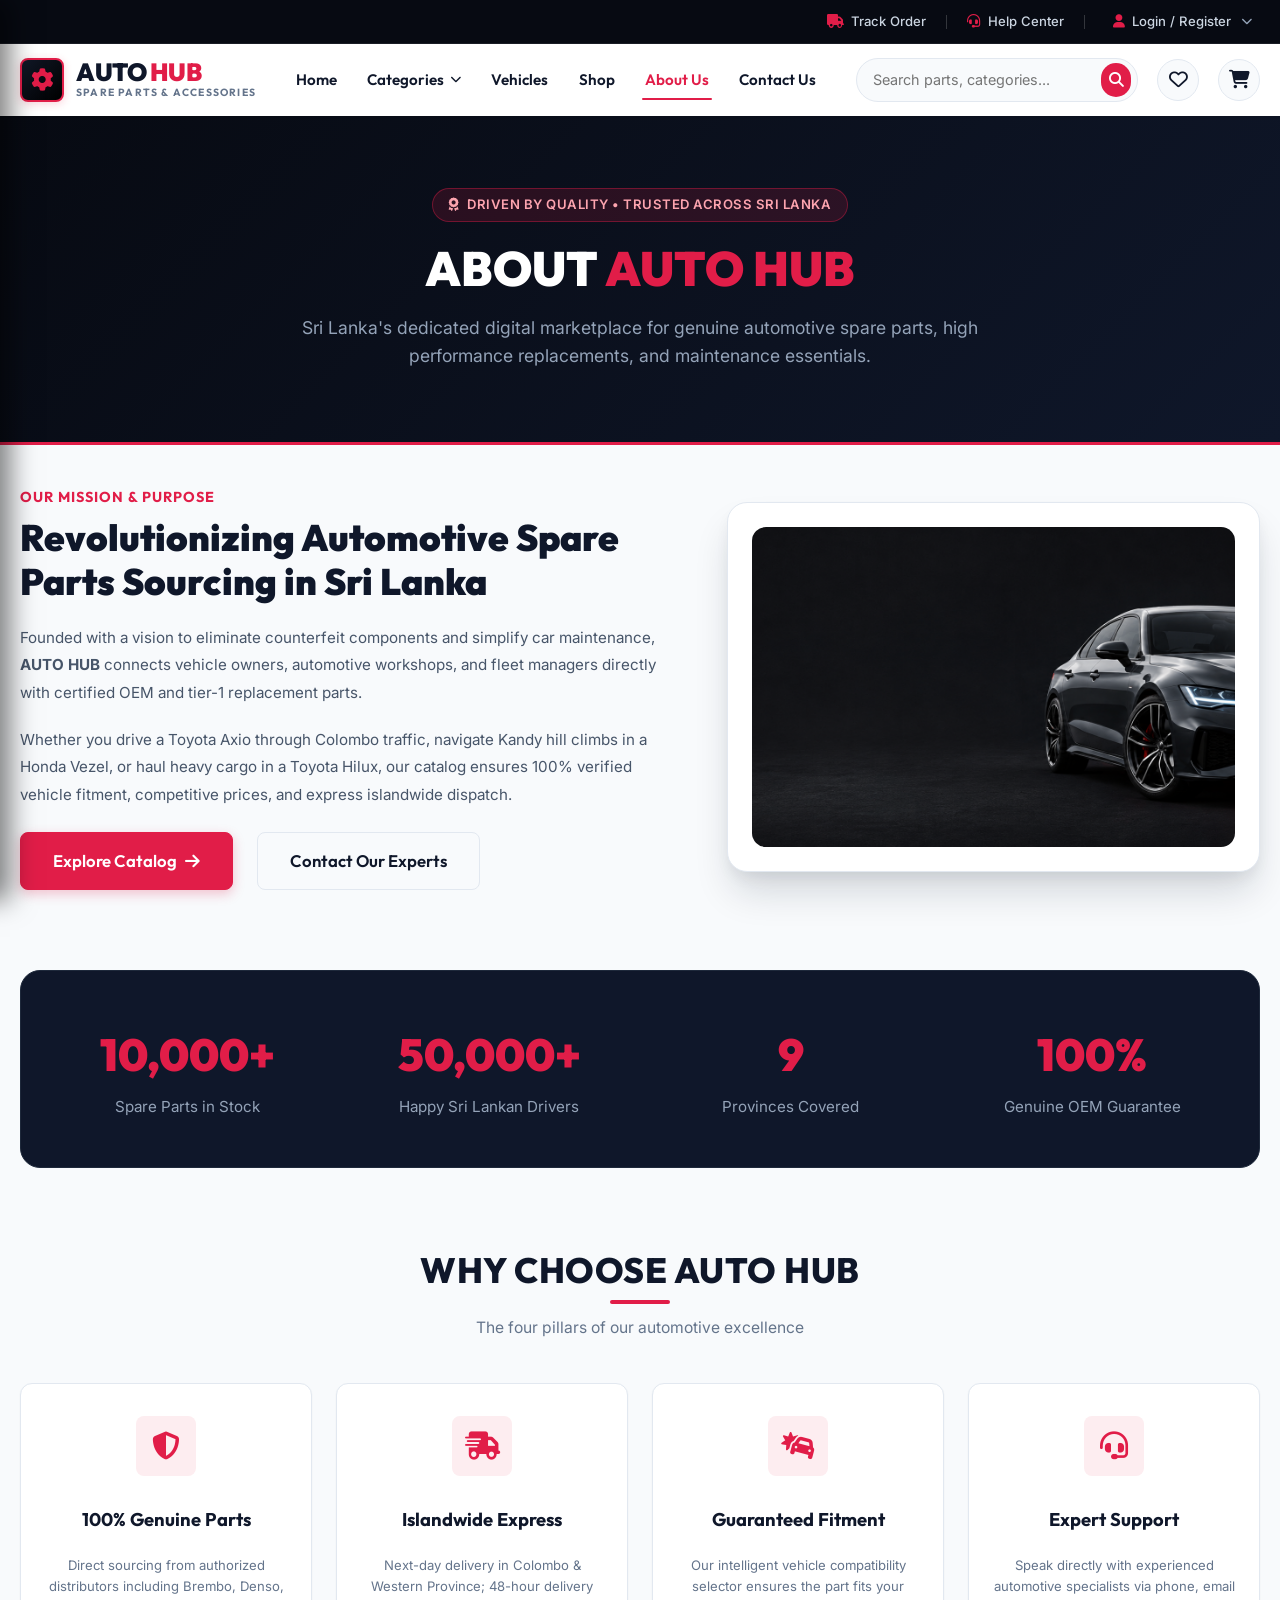
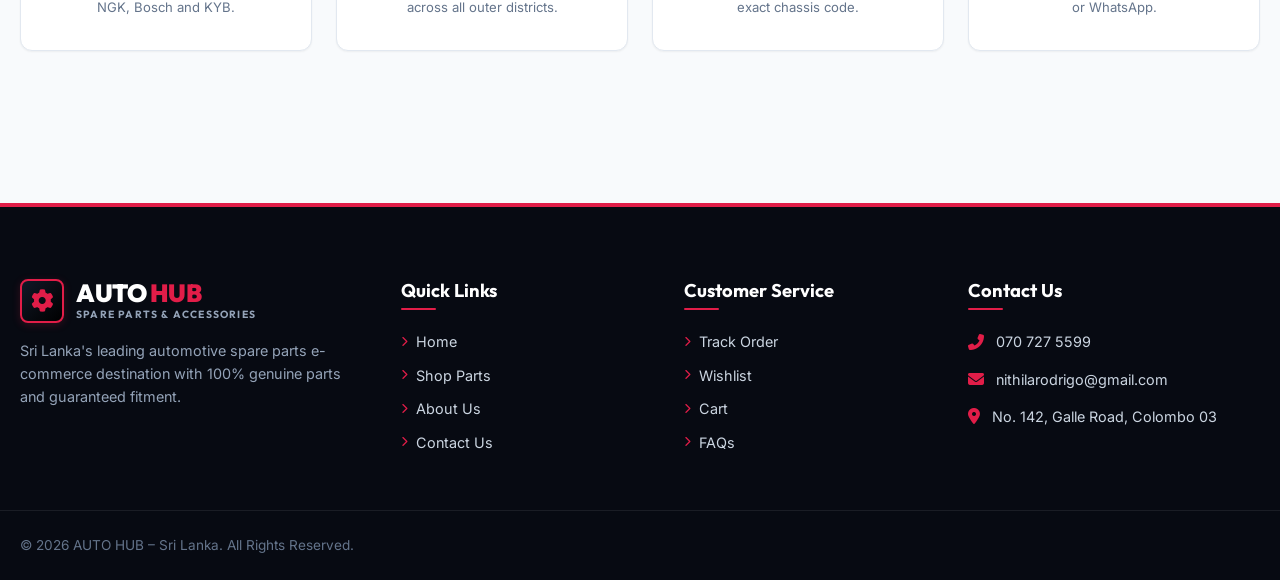
==== commit 84581570: "Update Site" ====
--- a/about.html
+++ b/about.html
@@ -26,17 +26,22 @@
   <!-- Top Header -->
   <header class="top-header">
     <div class="container">
-      <div class="top-header-left">
-        <a href="tel:0707275599"><i class="fas fa-phone-alt"></i> 070 727 5599</a>
-        <span class="top-header-divider"></span>
-        <a href="mailto:nithilarodrigo@gmail.com"><i class="fas fa-envelope"></i> nithilarodrigo@gmail.com</a>
-      </div>
       <div class="top-header-right">
         <a href="track-order.html"><i class="fas fa-truck"></i> Track Order</a>
         <span class="top-header-divider"></span>
         <a href="contact.html"><i class="fas fa-headset"></i> Help Center</a>
         <span class="top-header-divider"></span>
-        <a href="login.html"><i class="fas fa-user"></i> Login / Register</a>
+        <div class="user-dropdown-wrapper">
+          <a href="login.html" class="user-dropdown-toggle" id="guest-profile-toggle" role="button" aria-expanded="false" aria-haspopup="true">
+            <i class="fas fa-user"></i> 
+            <span class="user-name">Login / Register</span>
+            <i class="fas fa-chevron-down dropdown-arrow"></i>
+          </a>
+          <div class="user-menu-dropdown" id="guest-profile-menu">
+            <a href="login.html" class="user-dropdown-item"><i class="fas fa-sign-in-alt"></i> <span>Login</span></a>
+            <a href="register.html" class="user-dropdown-item"><i class="fas fa-user-plus"></i> <span>Register</span></a>
+          </div>
+        </div>
       </div>
     </div>
   </header>
--- a/css/style.css
+++ b/css/style.css
@@ -337,26 +337,30 @@
   font-size: 0.82rem;
   padding: 0.5rem 0;
   border-bottom: 1px solid rgba(255, 255, 255, 0.08);
+  position: relative;
+  z-index: 1050;
 }
 
 .top-header .container {
   display: flex;
-  justify-content: space-between;
+  justify-content: flex-end;
   align-items: center;
 }
 
 .top-header-left, .top-header-right {
   display: flex;
   align-items: center;
-  gap: 1.5rem;
+  gap: 1.25rem;
 }
 
 .top-header a {
   color: #cbd5e1;
   display: inline-flex;
   align-items: center;
-  gap: 0.4rem;
-  transition: var(--transition-fast);
+  gap: 0.45rem;
+  font-weight: 500;
+  text-decoration: none;
+  transition: color var(--transition-fast), opacity var(--transition-fast);
 }
 
 .top-header a:hover {
@@ -366,13 +370,174 @@
 .top-header a i {
   color: var(--primary-red);
   font-size: 0.85rem;
+  transition: transform var(--transition-fast);
+}
+
+.top-header a:hover i {
+  transform: translateY(-1px);
 }
 
 .top-header-divider {
   display: inline-block;
   width: 1px;
-  height: 12px;
-  background-color: rgba(255, 255, 255, 0.2);
+  height: 14px;
+  background-color: rgba(255, 255, 255, 0.18);
+  flex-shrink: 0;
+}
+
+/* User Profile Dropdown in Top Header */
+.user-dropdown-wrapper {
+  position: relative;
+  display: inline-flex;
+  align-items: center;
+}
+
+.user-dropdown-toggle {
+  display: inline-flex;
+  align-items: center;
+  gap: 0.45rem;
+  color: #f8fafc;
+  font-weight: 600;
+  cursor: pointer;
+  padding: 0.2rem 0.5rem;
+  border-radius: 6px;
+  transition: background-color var(--transition-fast), color var(--transition-fast);
+  user-select: none;
+}
+
+.user-dropdown-toggle:hover,
+.user-dropdown-wrapper.open .user-dropdown-toggle {
+  background-color: rgba(255, 255, 255, 0.08);
+  color: #ffffff;
+}
+
+.user-dropdown-toggle .user-name {
+  max-width: 160px;
+  overflow: hidden;
+  text-overflow: ellipsis;
+  white-space: nowrap;
+}
+
+.user-dropdown-toggle .badge-admin {
+  background: var(--primary-red);
+  color: #ffffff;
+  font-size: 0.65rem;
+  font-weight: 700;
+  padding: 0.15rem 0.4rem;
+  border-radius: 4px;
+  letter-spacing: 0.3px;
+  text-transform: uppercase;
+  line-height: 1;
+}
+
+.top-header-avatar-thumb {
+  width: 20px;
+  height: 20px;
+  border-radius: 50%;
+  object-fit: cover;
+  border: 1.5px solid var(--primary-red);
+  flex-shrink: 0;
+  display: inline-block;
+  vertical-align: middle;
+}
+
+.top-header a i.dropdown-arrow,
+.user-dropdown-toggle .dropdown-arrow {
+  color: #94a3b8;
+  font-size: 0.7rem;
+  margin-left: 0.15rem;
+  transition: transform 0.25s cubic-bezier(0.16, 1, 0.3, 1), color 0.2s ease;
+}
+
+.user-dropdown-toggle:hover .dropdown-arrow {
+  color: #ffffff;
+}
+
+.user-dropdown-wrapper.open .dropdown-arrow {
+  transform: rotate(180deg);
+  color: var(--primary-red);
+}
+
+.user-menu-dropdown {
+  display: none;
+  position: absolute;
+  right: 0;
+  top: calc(100% + 6px);
+  background: #0f172a;
+  border: 1px solid #334155;
+  border-radius: 8px;
+  box-shadow: 0 10px 25px rgba(0, 0, 0, 0.5), 0 4px 10px rgba(0, 0, 0, 0.3);
+  min-width: 200px;
+  z-index: 2000;
+  padding: 0.4rem 0;
+}
+
+.user-menu-dropdown.show {
+  display: block !important;
+  animation: dropdownFadeIn 0.2s cubic-bezier(0.16, 1, 0.3, 1);
+}
+
+@keyframes dropdownFadeIn {
+  from {
+    opacity: 0;
+    transform: translateY(-6px);
+  }
+  to {
+    opacity: 1;
+    transform: translateY(0);
+  }
+}
+
+.user-menu-dropdown .user-dropdown-item {
+  display: flex;
+  align-items: center;
+  gap: 0.65rem;
+  padding: 0.55rem 1rem;
+  color: #e2e8f0;
+  font-size: 0.85rem;
+  font-weight: 500;
+  text-decoration: none;
+  transition: background-color 0.15s ease, color 0.15s ease, padding-left 0.15s ease;
+}
+
+.user-menu-dropdown .user-dropdown-item:hover {
+  background-color: rgba(255, 255, 255, 0.08);
+  color: #ffffff;
+  padding-left: 1.2rem;
+}
+
+.user-menu-dropdown .user-dropdown-item i {
+  color: var(--primary-red);
+  font-size: 0.85rem;
+  width: 16px;
+  text-align: center;
+  flex-shrink: 0;
+}
+
+.user-menu-dropdown .user-dropdown-item.admin-link i {
+  color: #38bdf8;
+}
+
+.user-menu-dropdown .user-dropdown-item.admin-link:hover {
+  color: #38bdf8;
+}
+
+.user-menu-dropdown .user-dropdown-item.logout-link {
+  color: #ef4444;
+}
+
+.user-menu-dropdown .user-dropdown-item.logout-link i {
+  color: #ef4444;
+}
+
+.user-menu-dropdown .user-dropdown-item.logout-link:hover {
+  background-color: rgba(239, 68, 68, 0.12);
+  color: #f87171;
+}
+
+.user-dropdown-divider {
+  border-top: 1px solid #1e293b;
+  margin: 0.35rem 0;
 }
 
 /* ==========================================================================
--- a/css/responsive.css
+++ b/css/responsive.css
@@ -22,7 +22,8 @@
   flex-direction: column;
 }
 
-.mobile-nav-drawer.open {
+.mobile-nav-drawer.open,
+.mobile-nav-drawer.show {
   transform: translateX(0);
 }
 
@@ -34,10 +35,11 @@
   z-index: 2990;
   opacity: 0;
   visibility: hidden;
-  transition: opacity 0.3s ease;
-}
-
-.mobile-nav-overlay.open {
+  transition: opacity 0.3s cubic-bezier(0.4, 0, 0.2, 1), visibility 0.3s cubic-bezier(0.4, 0, 0.2, 1);
+}
+
+.mobile-nav-overlay.open,
+.mobile-nav-overlay.show {
   opacity: 1;
   visibility: visible;
 }
@@ -81,18 +83,33 @@
   color: #e2e8f0;
   font-family: var(--font-heading);
   font-weight: 600;
-  font-size: 1.05rem;
-  padding: 0.75rem 0.5rem;
+  font-size: 1rem;
+  padding: 0.75rem 0.65rem;
   border-radius: var(--radius-sm);
   display: flex;
   align-items: center;
-  justify-content: space-between;
+  gap: 0.75rem;
   border-bottom: 1px solid rgba(255, 255, 255, 0.05);
+  transition: color var(--transition-fast), background-color var(--transition-fast), padding-left var(--transition-fast);
+  text-decoration: none;
+}
+
+.drawer-link i {
+  width: 22px;
+  text-align: center;
+  font-size: 1rem;
+  color: #94a3b8;
+  transition: color var(--transition-fast);
 }
 
 .drawer-link:hover, .drawer-link.active {
   color: var(--primary-red);
   background-color: rgba(225, 29, 72, 0.08);
+  padding-left: 0.85rem;
+}
+
+.drawer-link:hover i, .drawer-link.active i {
+  color: var(--primary-red);
 }
 
 .drawer-footer {
@@ -125,14 +142,31 @@
 
 /* Tablets below 992px */
 @media (max-width: 992px) {
-  .top-header-left {
+  .top-header-right {
     gap: 1rem;
+  }
+  .user-dropdown-toggle .user-name {
+    max-width: 120px;
   }
   .nav-menu {
     display: none; /* Hidden on tablet/mobile, accessible via drawer */
   }
   .mobile-menu-btn {
-    display: block;
+    display: flex;
+    align-items: center;
+    justify-content: center;
+    background: none;
+    border: none;
+    font-size: 1.45rem;
+    color: var(--text-main);
+    cursor: pointer;
+    padding: 0.35rem 0.5rem;
+    border-radius: 6px;
+    transition: color var(--transition-fast), background-color var(--transition-fast);
+  }
+  .mobile-menu-btn:hover {
+    color: var(--primary-red);
+    background-color: var(--primary-red-light);
   }
   .search-wrapper {
     max-width: 260px;
@@ -230,7 +264,41 @@
 /* Mobile Devices below 768px */
 @media (max-width: 768px) {
   .top-header {
-    display: none; /* Compact header on mobile */
+    display: block;
+    padding: 0.35rem 0;
+    font-size: 0.78rem;
+  }
+  
+  .top-header .container {
+    justify-content: flex-end;
+  }
+  
+  .top-header-right {
+    gap: 0.75rem;
+    flex-wrap: wrap;
+    overflow: visible;
+  }
+  
+  .top-header a {
+    gap: 0.35rem;
+    white-space: nowrap;
+  }
+  
+  .top-header-divider {
+    height: 11px;
+  }
+  
+  .user-dropdown-toggle {
+    padding: 0.15rem 0.35rem;
+  }
+  
+  .user-dropdown-toggle .user-name {
+    max-width: 90px;
+  }
+  
+  .user-menu-dropdown {
+    right: 0;
+    min-width: 175px;
   }
   
   .navbar-inner {
